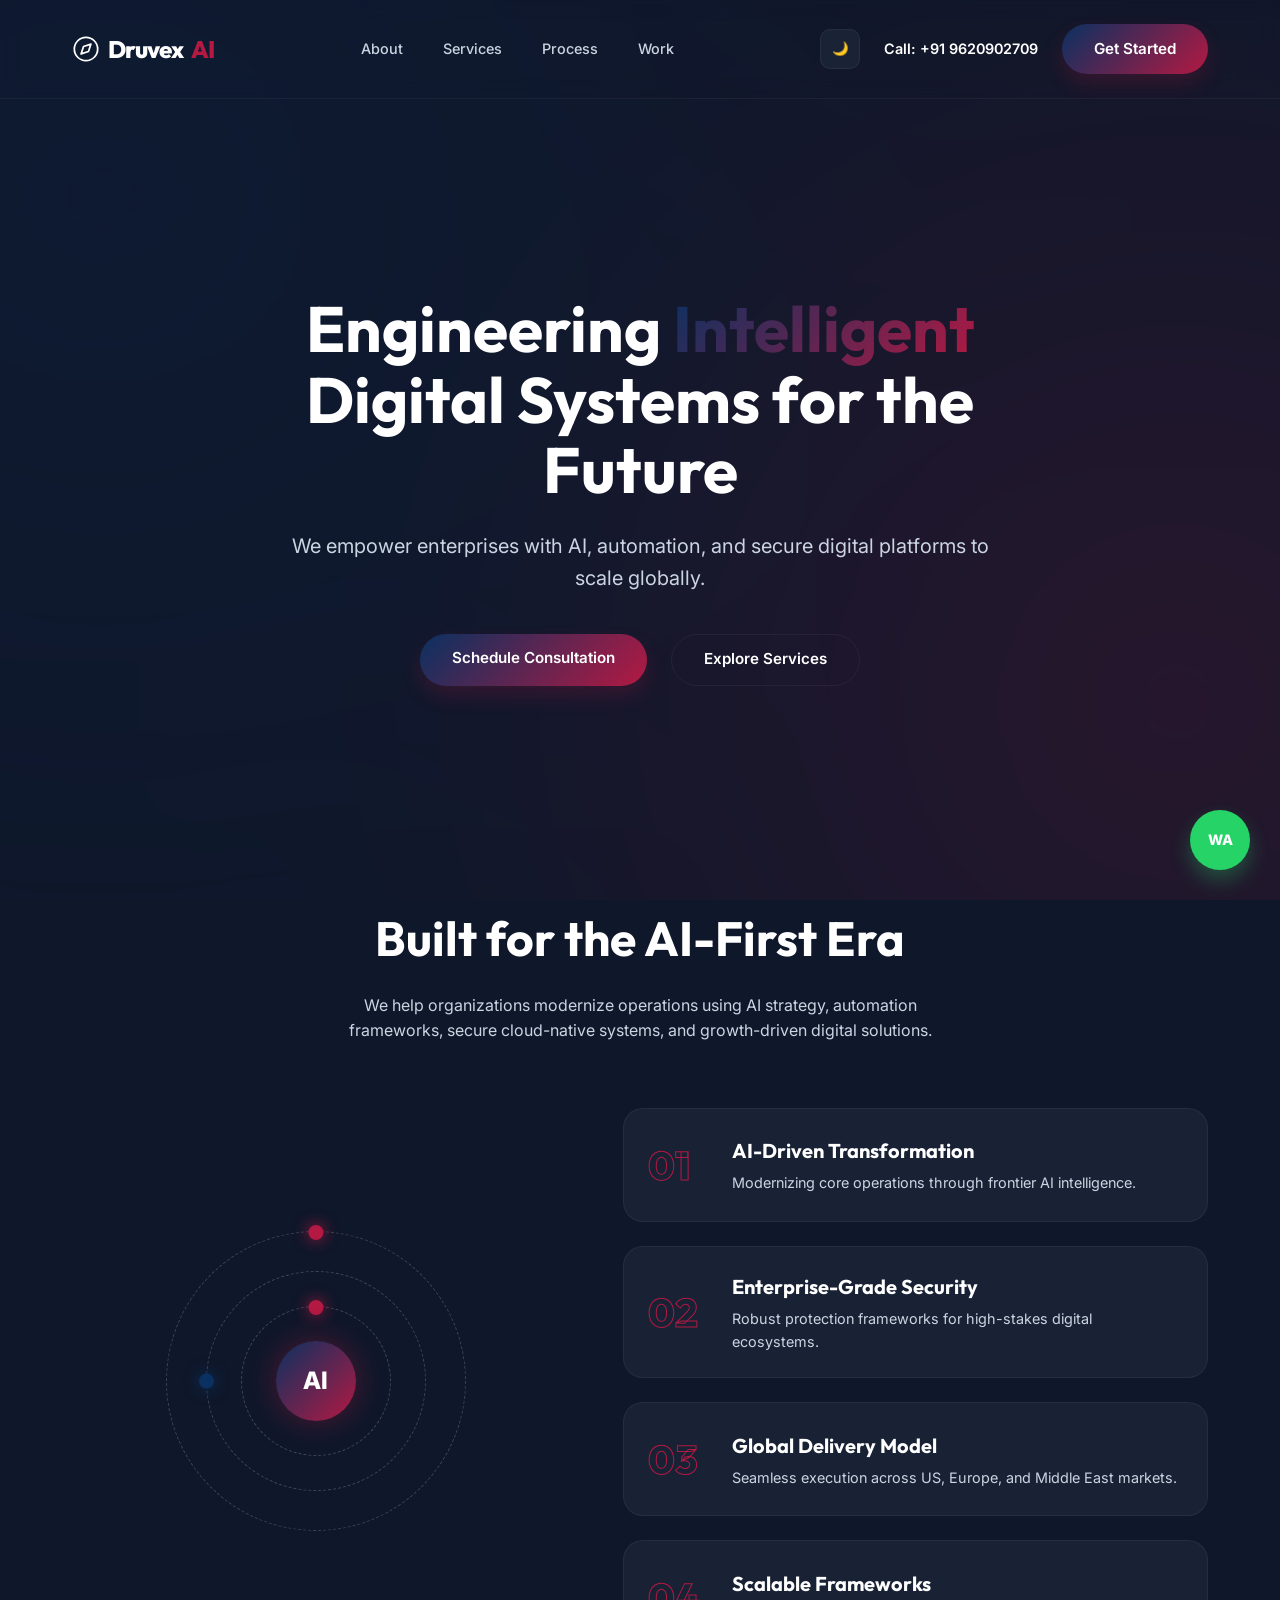
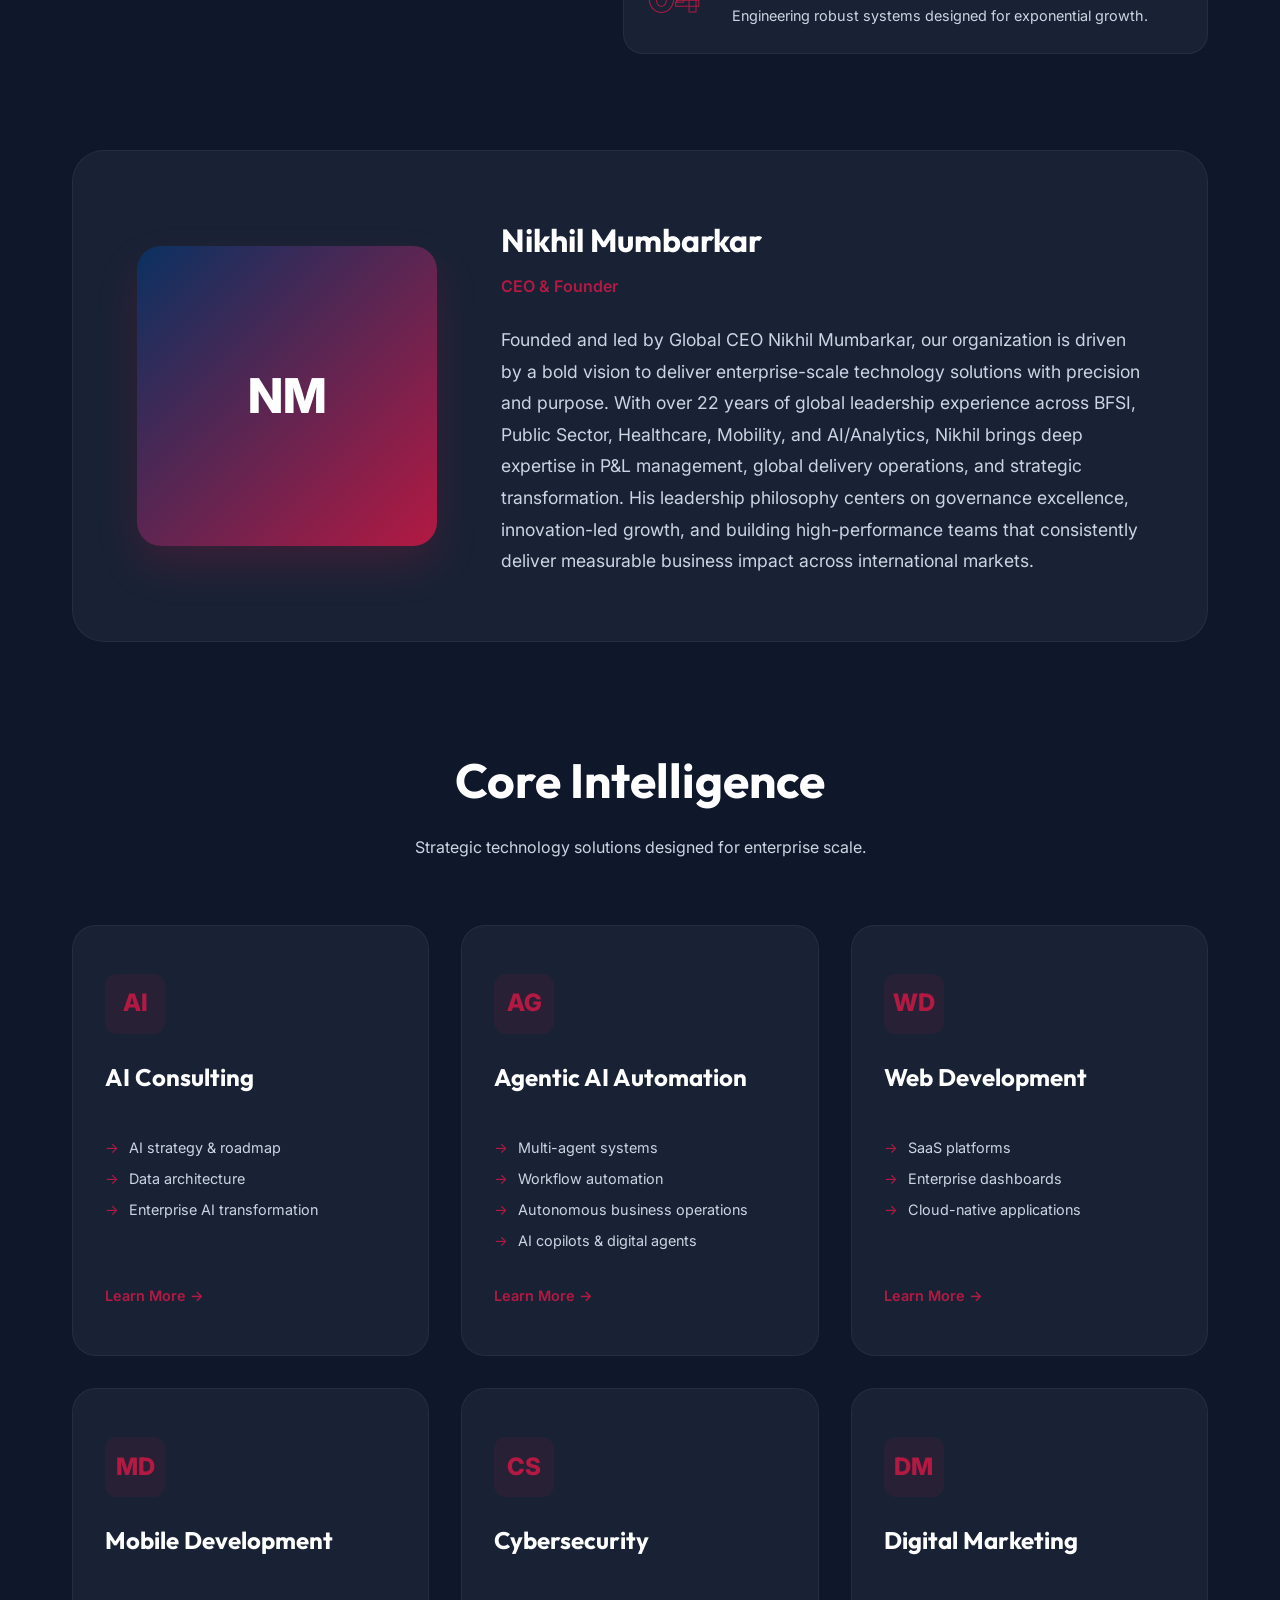
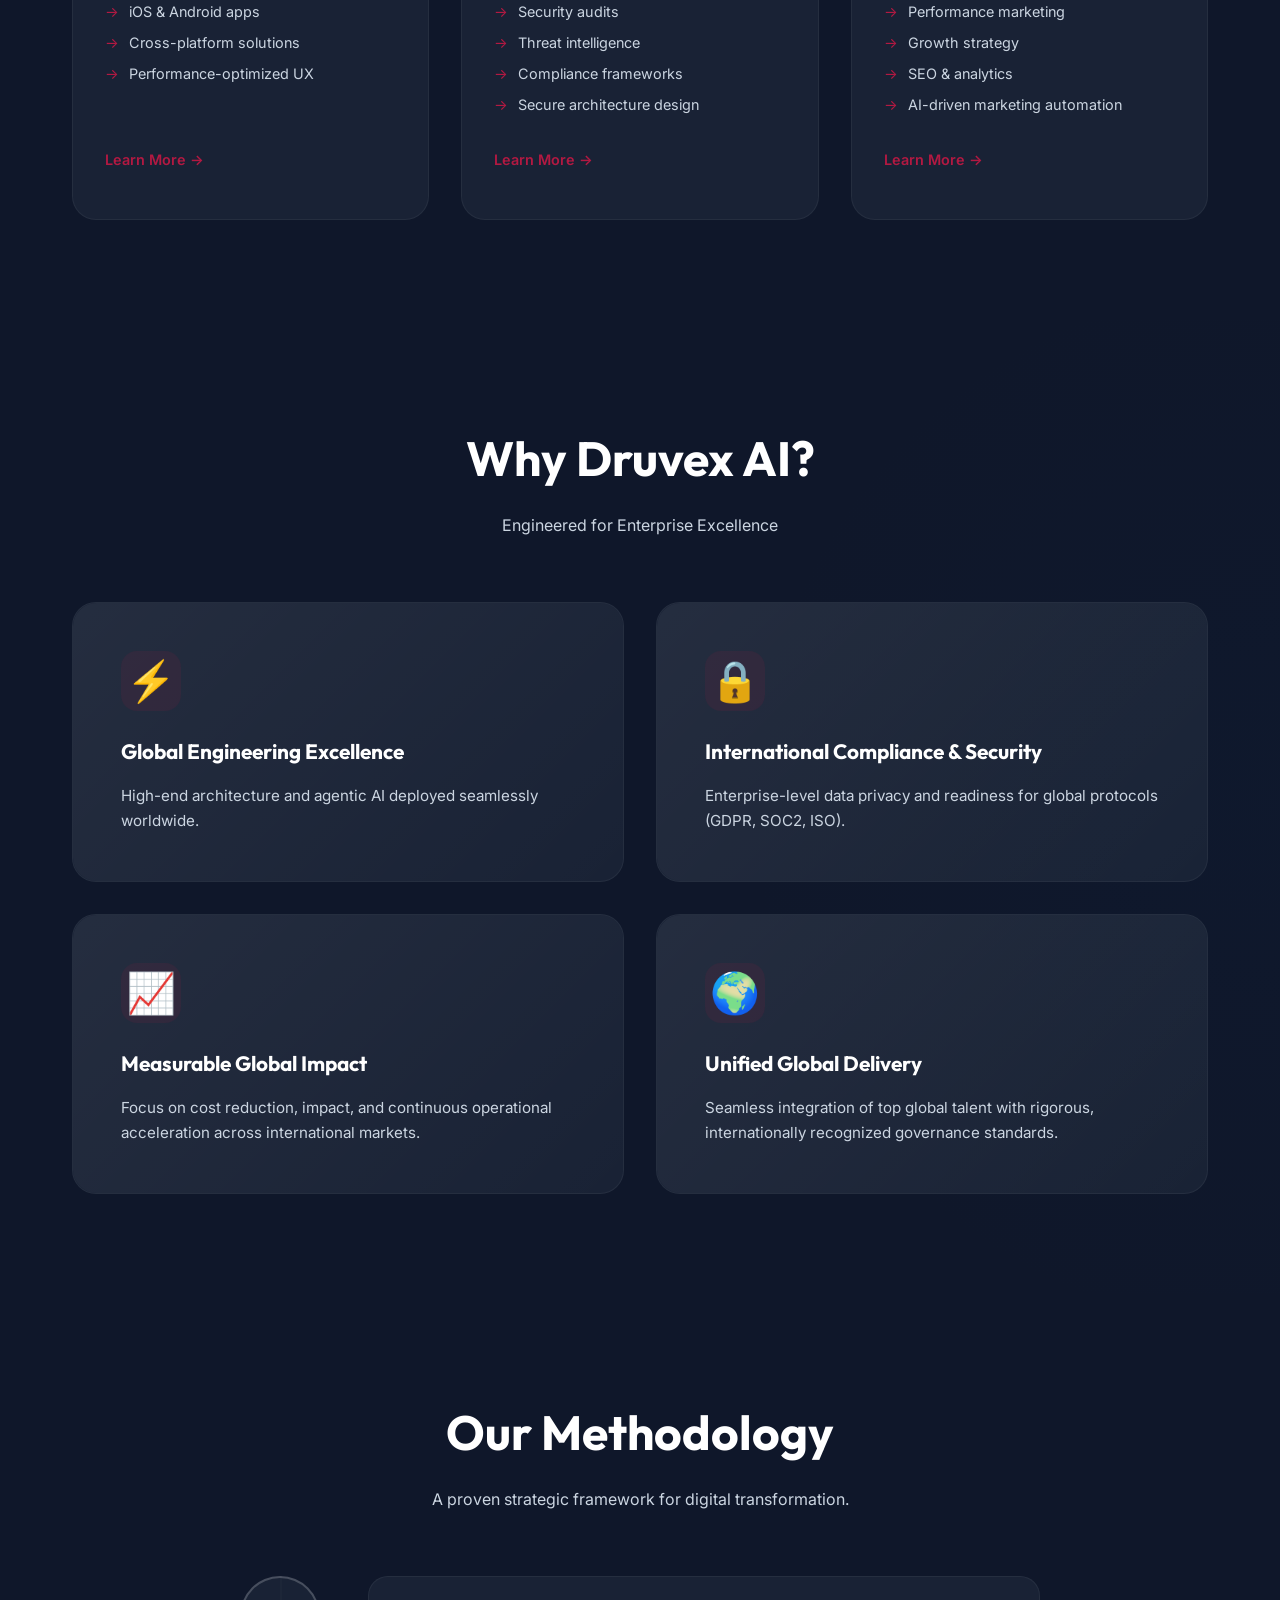
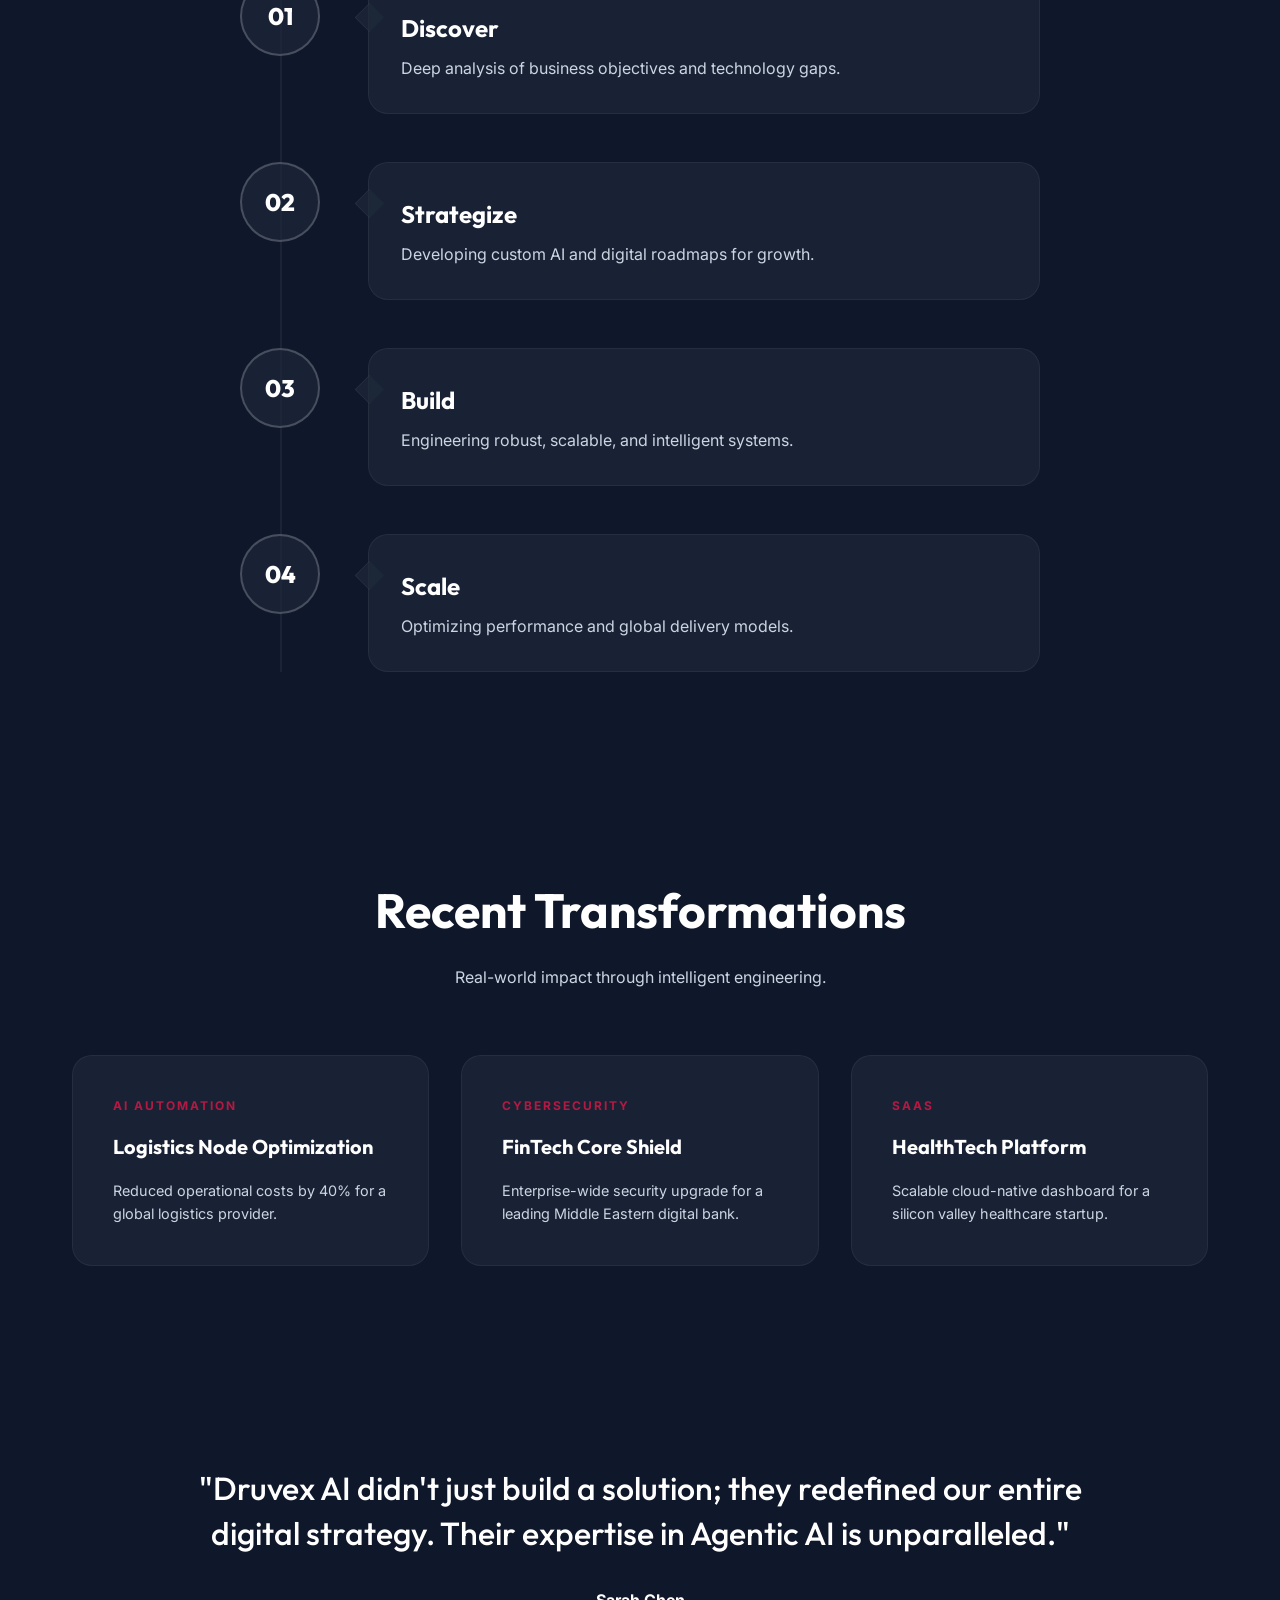
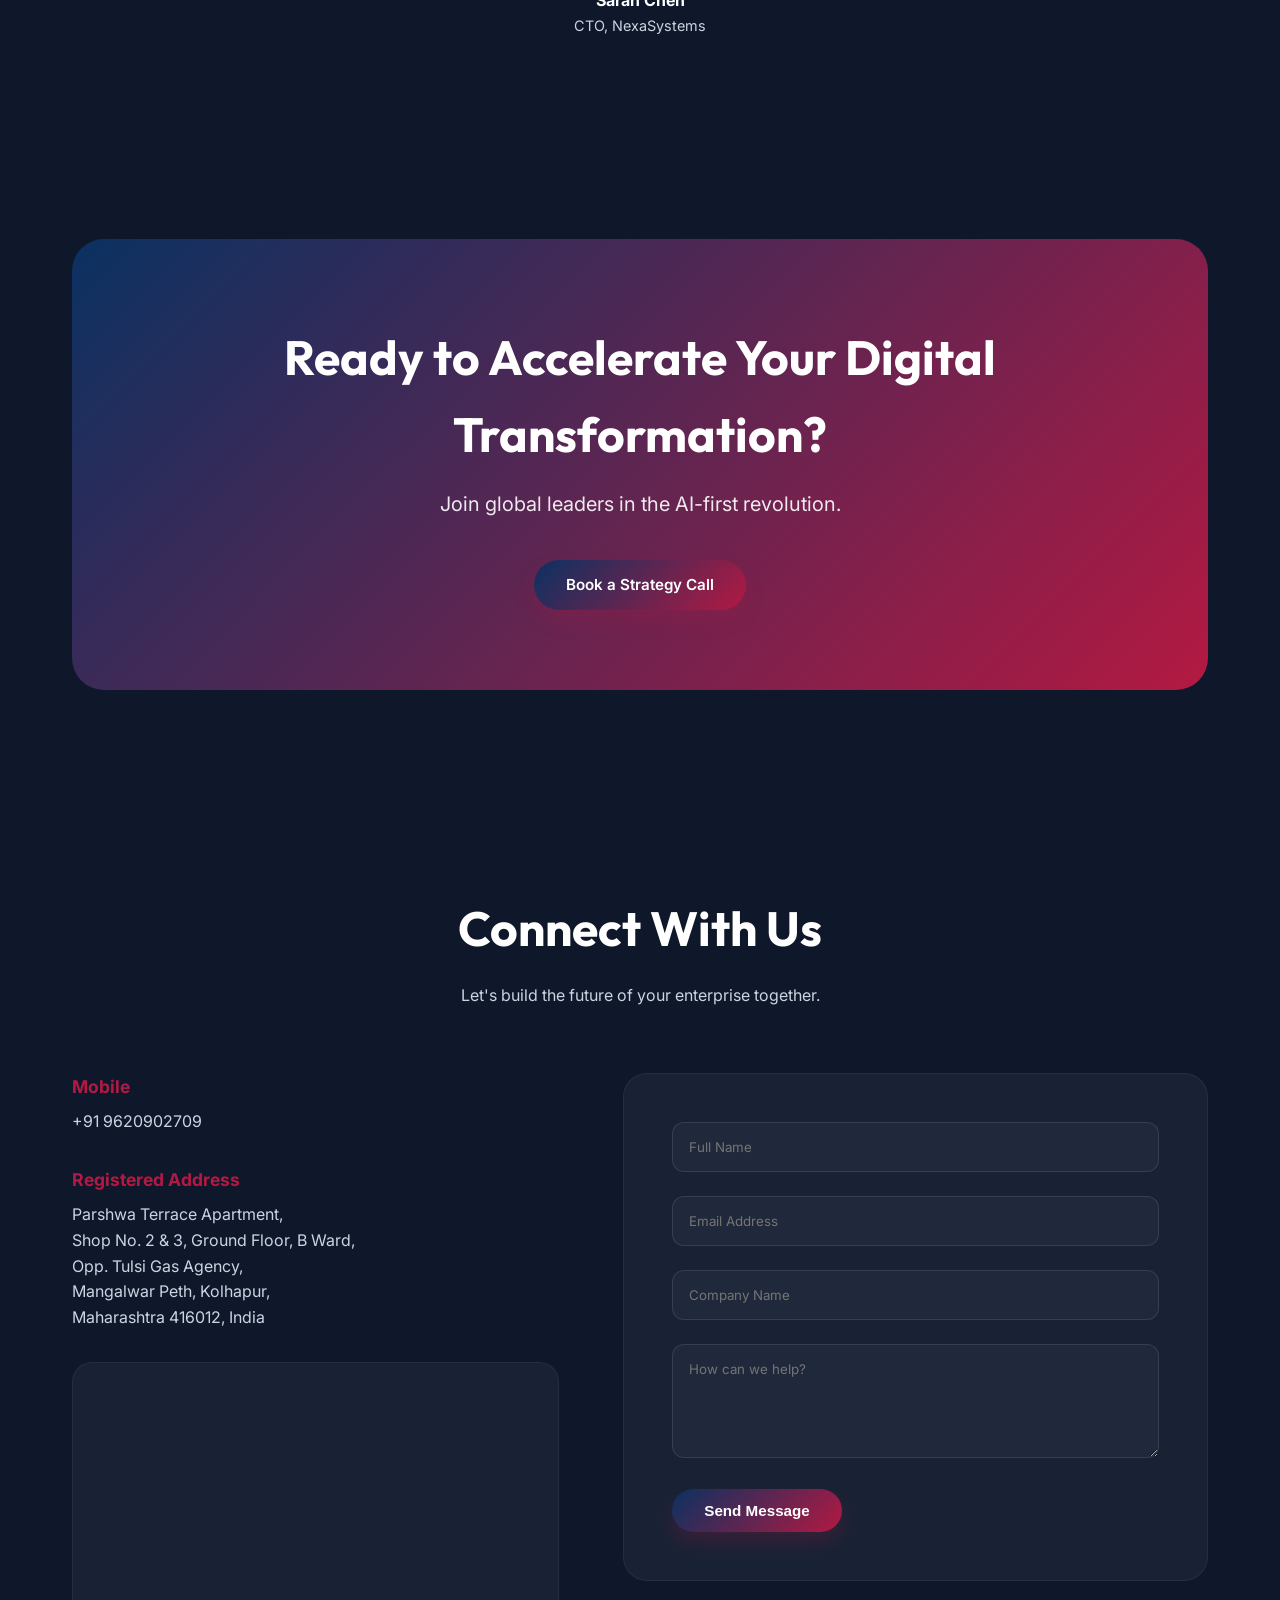
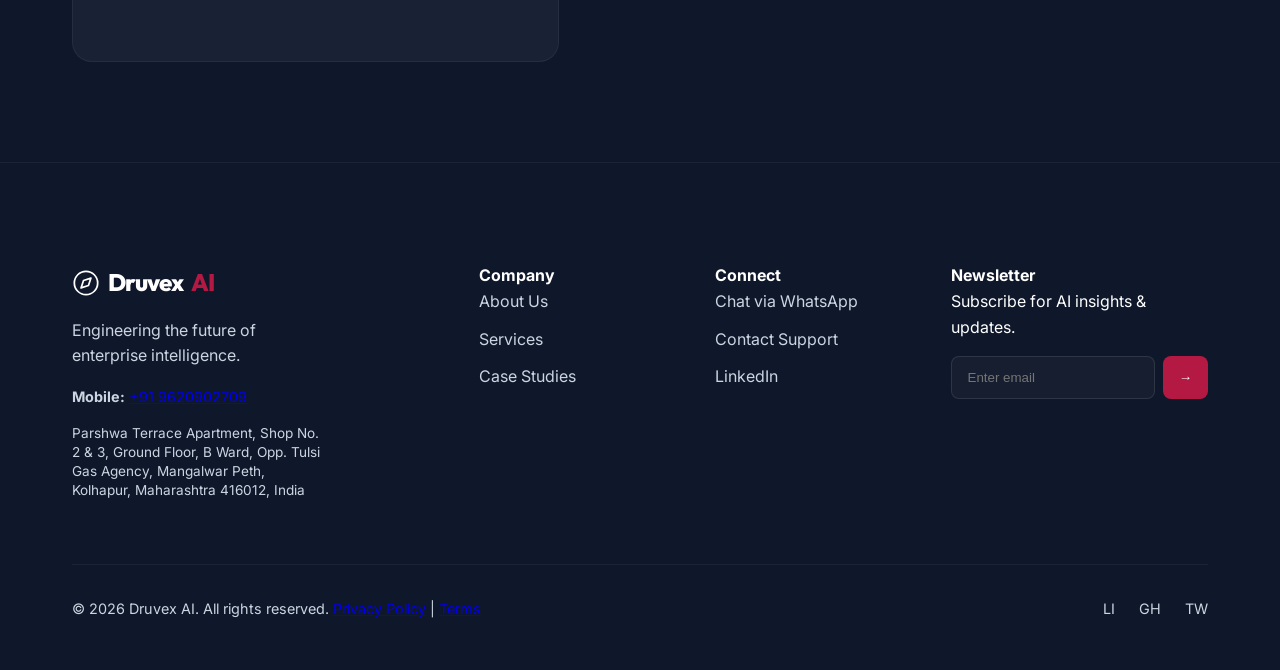
==== index.html @ 4710db2d "Add files via upload" ====
<!DOCTYPE html>
<html lang="en">

<head>
    <meta charset="UTF-8">
    <meta name="viewport" content="width=device-width, initial-scale=1.0">
    <title>Druvex AI | Engineering Intelligent Digital Systems</title>
    <meta name="description"
        content="Druvex AI helps enterprises leverage AI, automation, and secure digital platforms to scale globally. Expert AI Consulting, Agentic AI, and Digital Transformation.">

    <!-- Fonts -->
    <link rel="preconnect" href="https://fonts.googleapis.com">
    <link rel="preconnect" href="https://fonts.gstatic.com" crossorigin>
    <link
        href="https://fonts.googleapis.com/css2?family=Inter:wght@300;400;500;600;700&family=Outfit:wght@300;400;500;600;700;800&display=swap"
        rel="stylesheet">

    <!-- CSS -->
    <link rel="stylesheet" href="style.css">
</head>

<body class="dark-theme">
    <nav class="navbar">
        <div class="container">
            <div class="logo" style="display: flex; align-items: center; gap: 8px;">
                <svg xmlns="http://www.w3.org/2000/svg" width="28" height="28" viewBox="0 0 24 24" fill="none" stroke="currentColor" stroke-width="1.5" stroke-linecap="round" stroke-linejoin="round">
                    <circle cx="12" cy="12" r="10"></circle>
                    <polygon points="16.24 7.76 14.12 14.12 7.76 16.24 9.88 9.88 16.24 7.76"></polygon>
                </svg>
                Druvex<span>AI</span>
            </div>
            <ul class="nav-links">
                <li><a href="#about">About</a></li>
                <li><a href="#services">Services</a></li>
                <li><a href="#process">Process</a></li>
                <li><a href="#portfolio">Work</a></li>
            </ul>
            <div class="nav-contact">
                <button id="theme-toggle" class="theme-toggle" aria-label="Toggle Theme">
                    <span class="toggle-icon">🌙</span>
                </button>
                <a href="tel:+919620902709" class="btn-tel">Call: +91 9620902709</a>
                <a href="#contact" class="btn btn-primary nav-cta">Get Started</a>
            </div>
        </div>
    </nav>

    <main>
        <!-- Hero Section -->
        <section class="hero">
            <div class="hero-background">
                <div class="gradient-mesh"></div>
                <div class="neural-lines"></div>
            </div>
            <div class="container hero-content">
                <h1 class="reveal">Engineering <span>Intelligent</span> Digital Systems for the Future</h1>
                <p class="reveal-delay">We empower enterprises with AI, automation, and secure digital platforms to
                    scale globally.</p>
                <div class="hero-actions reveal-delay-long">
                    <a href="#contact" class="btn btn-primary">Schedule Consultation</a>
                    <a href="#services" class="btn btn-outline">Explore Services</a>
                </div>
            </div>
        </section>

        <!-- About Us -->
        <section id="about" class="about">
            <div class="container">
                <div class="section-header reveal">
                    <h2>Built for the AI-First Era</h2>
                    <p>We help organizations modernize operations using AI strategy, automation frameworks, secure
                        cloud-native systems, and growth-driven digital solutions.</p>
                </div>
                <div class="ai-era-layout">
                    <div class="era-visual reveal">
                        <div class="orbit-container">
                            <div class="orbit-center">AI</div>
                            <div class="orbit orbit-1">
                                <div class="orbit-node"></div>
                            </div>
                            <div class="orbit orbit-2">
                                <div class="orbit-node"></div>
                            </div>
                            <div class="orbit orbit-3">
                                <div class="orbit-node"></div>
                            </div>
                        </div>
                    </div>
                    <div class="era-features">
                        <div class="era-feature-card reveal-delay">
                            <div class="feature-number">01</div>
                            <div class="feature-text">
                                <h3>AI-Driven Transformation</h3>
                                <p>Modernizing core operations through frontier AI intelligence.</p>
                            </div>
                        </div>
                        <div class="era-feature-card reveal-delay">
                            <div class="feature-number">02</div>
                            <div class="feature-text">
                                <h3>Enterprise-Grade Security</h3>
                                <p>Robust protection frameworks for high-stakes digital ecosystems.</p>
                            </div>
                        </div>
                        <div class="era-feature-card reveal-delay">
                            <div class="feature-number">03</div>
                            <div class="feature-text">
                                <h3>Global Delivery Model</h3>
                                <p>Seamless execution across US, Europe, and Middle East markets.</p>
                            </div>
                        </div>
                        <div class="era-feature-card reveal-delay">
                            <div class="feature-number">04</div>
                            <div class="feature-text">
                                <h3>Scalable Frameworks</h3>
                                <p>Engineering robust systems designed for exponential growth.</p>
                            </div>
                        </div>
                    </div>
                </div>

                <!-- CEO Section -->
                <div class="ceo-section reveal">
                    <div class="ceo-image">
                        <div class="ceo-image-placeholder">NM</div>
                    </div>
                    <div class="ceo-content">
                        <h3>Nikhil Mumbarkar</h3>
                        <span class="ceo-title">CEO & Founder</span>
                        <p class="ceo-bio">
                            Founded and led by Global CEO Nikhil Mumbarkar, our organization is driven by a bold vision
                            to deliver enterprise-scale technology solutions with precision and purpose. With over 22
                            years of global leadership experience across BFSI, Public Sector, Healthcare, Mobility, and
                            AI/Analytics, Nikhil brings deep expertise in P&L management, global delivery operations,
                            and strategic transformation. His leadership philosophy centers on governance excellence,
                            innovation-led growth, and building high-performance teams that consistently deliver
                            measurable business impact across international markets.
                        </p>
                    </div>
                </div>
            </div>
        </section>

        <!-- Services Section -->
        <section id="services" class="services">
            <div class="container">
                <div class="section-header reveal">
                    <h2>Core Intelligence</h2>
                    <p>Strategic technology solutions designed for enterprise scale.</p>
                </div>
                <div class="services-grid">
                    <div class="service-card reveal">
                        <div class="service-icon">AI</div>
                        <h3>AI Consulting</h3>
                        <ul class="service-list">
                            <li>AI strategy & roadmap</li>
                            <li>Data architecture</li>
                            <li>Enterprise AI transformation</li>
                        </ul>
                        <a href="#contact" class="btn-text">Learn More →</a>
                    </div>
                    <div class="service-card reveal">
                        <div class="service-icon">AG</div>
                        <h3>Agentic AI Automation</h3>
                        <ul class="service-list">
                            <li>Multi-agent systems</li>
                            <li>Workflow automation</li>
                            <li>Autonomous business operations</li>
                            <li>AI copilots & digital agents</li>
                        </ul>
                        <a href="#contact" class="btn-text">Learn More →</a>
                    </div>
                    <div class="service-card reveal">
                        <div class="service-icon">WD</div>
                        <h3>Web Development</h3>
                        <ul class="service-list">
                            <li>SaaS platforms</li>
                            <li>Enterprise dashboards</li>
                            <li>Cloud-native applications</li>
                        </ul>
                        <a href="#contact" class="btn-text">Learn More →</a>
                    </div>
                    <div class="service-card reveal">
                        <div class="service-icon">MD</div>
                        <h3>Mobile Development</h3>
                        <ul class="service-list">
                            <li>iOS & Android apps</li>
                            <li>Cross-platform solutions</li>
                            <li>Performance-optimized UX</li>
                        </ul>
                        <a href="#contact" class="btn-text">Learn More →</a>
                    </div>
                    <div class="service-card reveal">
                        <div class="service-icon">CS</div>
                        <h3>Cybersecurity</h3>
                        <ul class="service-list">
                            <li>Security audits</li>
                            <li>Threat intelligence</li>
                            <li>Compliance frameworks</li>
                            <li>Secure architecture design</li>
                        </ul>
                        <a href="#contact" class="btn-text">Learn More →</a>
                    </div>
                    <div class="service-card reveal">
                        <div class="service-icon">DM</div>
                        <h3>Digital Marketing</h3>
                        <ul class="service-list">
                            <li>Performance marketing</li>
                            <li>Growth strategy</li>
                            <li>SEO & analytics</li>
                            <li>AI-driven marketing automation</li>
                        </ul>
                        <a href="#contact" class="btn-text">Learn More →</a>
                    </div>
                </div>
            </div>
        </section>

        <!-- Why Choose Us -->
        <section class="why-us">
            <div class="container">
                <div class="section-header reveal">
                    <h2>Why Druvex AI?</h2>
                    <p>Engineered for Enterprise Excellence</p>
                </div>
                <div class="bento-grid reveal">
                    <!-- Item 1 -->
                    <div class="bento-card">
                        <div class="bento-icon">⚡</div>
                        <h3>Global Engineering Excellence</h3>
                        <p>High-end architecture and agentic AI deployed seamlessly worldwide.</p>
                    </div>

                    <!-- Item 2 -->
                    <div class="bento-card">
                        <div class="bento-icon">🔒</div>
                        <h3>International Compliance & Security</h3>
                        <p>Enterprise-level data privacy and readiness for global protocols (GDPR, SOC2, ISO).</p>
                    </div>

                    <!-- Item 3 -->
                    <div class="bento-card">
                        <div class="bento-icon">📈</div>
                        <h3>Measurable Global Impact</h3>
                        <p>Focus on cost reduction, impact, and continuous operational acceleration across international markets.</p>
                    </div>

                    <!-- Item 4 -->
                    <div class="bento-card">
                        <div class="bento-icon">🌍</div>
                        <h3>Unified Global Delivery</h3>
                        <p>Seamless integration of top global talent with rigorous, internationally recognized governance standards.</p>
                    </div>
                </div>
            </div>
        </section>

        <!-- Process Section -->
        <section id="process" class="process">
            <div class="container">
                <div class="section-header reveal">
                    <h2>Our Methodology</h2>
                    <p>A proven strategic framework for digital transformation.</p>
                </div>
                <div class="timeline-container">
                    <div class="timeline-line"></div>
                    <div class="timeline-step reveal">
                        <div class="timeline-node">
                            <div class="node-num">01</div>
                        </div>
                        <div class="timeline-content">
                            <h3>Discover</h3>
                            <p>Deep analysis of business objectives and technology gaps.</p>
                        </div>
                    </div>
                    <div class="timeline-step reveal">
                        <div class="timeline-node">
                            <div class="node-num">02</div>
                        </div>
                        <div class="timeline-content">
                            <h3>Strategize</h3>
                            <p>Developing custom AI and digital roadmaps for growth.</p>
                        </div>
                    </div>
                    <div class="timeline-step reveal">
                        <div class="timeline-node">
                            <div class="node-num">03</div>
                        </div>
                        <div class="timeline-content">
                            <h3>Build</h3>
                            <p>Engineering robust, scalable, and intelligent systems.</p>
                        </div>
                    </div>
                    <div class="timeline-step reveal">
                        <div class="timeline-node">
                            <div class="node-num">04</div>
                        </div>
                        <div class="timeline-content">
                            <h3>Scale</h3>
                            <p>Optimizing performance and global delivery models.</p>
                        </div>
                    </div>
                </div>
            </div>
        </section>
        <!-- Case Studies / Portfolio -->
        <section id="portfolio" class="portfolio">
            <div class="container">
                <div class="section-header reveal">
                    <h2>Recent Transformations</h2>
                    <p>Real-world impact through intelligent engineering.</p>
                </div>
                <div class="portfolio-grid">
                    <div class="portfolio-card reveal">
                        <div class="portfolio-tag">AI Automation</div>
                        <h3>Logistics Node Optimization</h3>
                        <p>Reduced operational costs by 40% for a global logistics provider.</p>
                    </div>
                    <div class="portfolio-card reveal">
                        <div class="portfolio-tag">Cybersecurity</div>
                        <h3>FinTech Core Shield</h3>
                        <p>Enterprise-wide security upgrade for a leading Middle Eastern digital bank.</p>
                    </div>
                    <div class="portfolio-card reveal">
                        <div class="portfolio-tag">SaaS</div>
                        <h3>HealthTech Platform</h3>
                        <p>Scalable cloud-native dashboard for a silicon valley healthcare startup.</p>
                    </div>
                </div>
            </div>
        </section>

        <!-- Testimonials -->
        <section class="testimonials">
            <div class="container">
                <div class="testimonial-card reveal">
                    <p class="quote">"Druvex AI didn't just build a solution; they redefined our entire digital
                        strategy. Their expertise in Agentic AI is unparalleled."</p>
                    <div class="author">
                        <div class="author-info">
                            <strong>Sarah Chen</strong>
                            <span>CTO, NexaSystems</span>
                        </div>
                    </div>
                </div>
            </div>
        </section>

        <!-- CTA Section -->
        <section class="cta-banner">
            <div class="container reveal">
                <div class="cta-box">
                    <h2>Ready to Accelerate Your Digital Transformation?</h2>
                    <p>Join global leaders in the AI-first revolution.</p>
                    <a href="#contact" class="btn btn-primary">Book a Strategy Call</a>
                </div>
            </div>
        </section>

        <!-- Contact Section -->
        <section id="contact" class="contact">
            <div class="container">
                <div class="section-header reveal">
                    <h2>Connect With Us</h2>
                    <p>Let's build the future of your enterprise together.</p>
                </div>
                <div class="contact-grid">
                    <div class="contact-info reveal">
                        <div class="info-item">
                            <h4>Mobile</h4>
                            <p><a href="tel:+919620902709">+91 9620902709</a></p>
                        </div>
                        <div class="info-item">
                            <h4>Registered Address</h4>
                            <p>Parshwa Terrace Apartment,<br>
                                Shop No. 2 & 3, Ground Floor, B Ward,<br>
                                Opp. Tulsi Gas Agency,<br>
                                Mangalwar Peth, Kolhapur,<br>
                                Maharashtra 416012, India</p>
                        </div>
                        <div class="map-container reveal-delay">
                            <div class="map-placeholder">
                                <iframe
                                    src="https://www.google.com/maps/embed?pb=!1m18!1m12!1m3!1d3821.657597148593!2d74.2374!3d16.705!2m3!1f0!2f0!3f0!3m2!1i1024!2i768!4f13.1!3m3!1m2!1s0x0%3A0x0!2zMTbCsDQyJzE4LjAiTiA3NMKwMTQnMTQuNiJF!5e0!3m2!1sen!2sin!4v1676800000000!5m2!1sen!2sin"
                                    allowfullscreen="" loading="lazy"></iframe>
                            </div>
                        </div>
                    </div>
                    <div class="contact-form-container reveal-delay">
                        <form class="contact-form">
                            <div class="form-group">
                                <input type="text" placeholder="Full Name" required>
                            </div>
                            <div class="form-group">
                                <input type="email" placeholder="Email Address" required>
                            </div>
                            <div class="form-group">
                                <input type="text" placeholder="Company Name">
                            </div>
                            <div class="form-group">
                                <textarea placeholder="How can we help?" rows="5" required></textarea>
                            </div>
                            <button type="submit" class="btn btn-primary">Send Message</button>
                        </form>
                    </div>
                </div>
            </div>
        </section>
    </main>

    <footer class="footer">
        <div class="container">
            <div class="footer-grid">
                <div class="footer-brand">
                    <div class="logo" style="display: flex; align-items: center; gap: 8px;">
                        <svg xmlns="http://www.w3.org/2000/svg" width="28" height="28" viewBox="0 0 24 24" fill="none" stroke="currentColor" stroke-width="1.5" stroke-linecap="round" stroke-linejoin="round">
                            <circle cx="12" cy="12" r="10"></circle>
                            <polygon points="16.24 7.76 14.12 14.12 7.76 16.24 9.88 9.88 16.24 7.76"></polygon>
                        </svg>
                        Druvex<span>AI</span>
                    </div>
                    <p>Engineering the future of enterprise intelligence.</p>
                    <p class="footer-contact-detail"><strong>Mobile:</strong> <a href="tel:+919620902709">+91
                            9620902709</a></p>
                    <p class="footer-address">
                        Parshwa Terrace Apartment, Shop No. 2 & 3, Ground Floor, B Ward,
                        Opp. Tulsi Gas Agency, Mangalwar Peth, Kolhapur, Maharashtra 416012, India
                    </p>
                </div>
                <!-- ... other links remains roughly same ... -->
                <div class="footer-links">
                    <h4>Company</h4>
                    <ul>
                        <li><a href="#about">About Us</a></li>
                        <li><a href="#services">Services</a></li>
                        <li><a href="#portfolio">Case Studies</a></li>
                    </ul>
                </div>
                <div class="footer-links">
                    <h4>Connect</h4>
                    <ul>
                        <li><a href="https://wa.me/919620902709">Chat via WhatsApp</a></li>
                        <li><a href="#contact">Contact Support</a></li>
                        <li><a href="#">LinkedIn</a></li>
                    </ul>
                </div>
                <div class="footer-contact">
                    <h4>Newsletter</h4>
                    <p>Subscribe for AI insights & updates.</p>
                    <form class="newsletter-form">
                        <input type="email" placeholder="Enter email">
                        <button type="submit">→</button>
                    </form>
                </div>
            </div>
            <div class="footer-bottom">
                <p>&copy; 2026 Druvex AI. All rights reserved. <a href="#">Privacy Policy</a> | <a href="#">Terms</a>
                </p>
                <div class="socials">
                    <a href="#">LI</a>
                    <a href="#">GH</a>
                    <a href="#">TW</a>
                </div>
            </div>
        </div>
    </footer>

    <!-- WhatsApp Floating CTA -->
    <a href="https://wa.me/919620902709" class="whatsapp-float" target="_blank">
        <div class="whatsapp-icon">WA</div>
    </a>

    <script src="main.js"></script>
</body>

</html>
---- style.css ----
:root {
    --bg-dark: #0f172a;
    --bg-light: #f8fafc;
    --bg-card-dark: rgba(30, 41, 59, 0.7);
    --bg-card-light: rgba(255, 255, 255, 0.8);
    --primary: #B31942;
    --secondary: #0A3161;
    --text-main-dark: #ffffff;
    --text-main-light: #0f172a;
    --text-muted-dark: #cbd5e1;
    --text-muted-light: #475569;
    --gradient-primary: linear-gradient(135deg, #0A3161 0%, #B31942 100%);
    --font-outfit: 'Outfit', sans-serif;
    --font-inter: 'Inter', sans-serif;
    --transition: all 0.4s cubic-bezier(0.23, 1, 0.32, 1);

    /* Default theme tokens */
    --bg: var(--bg-dark);
    --bg-card: var(--bg-card-dark);
    --bg-card-hover: rgba(15, 18, 25, 0.9);
    --bg-input: rgba(255, 255, 255, 0.03);
    --bg-input-focus: rgba(255, 255, 255, 0.05);
    --text-main: var(--text-main-dark);
    --text-muted: var(--text-muted-dark);
    --text-faint: rgba(255, 255, 255, 0.1);
    --border-color: rgba(255, 255, 255, 0.05);
    --border-dashed: rgba(255, 255, 255, 0.2);
    --map-filter: invert(90%) hue-rotate(180deg) brightness(95%) contrast(90%);
}

[data-theme="light"] {
    --bg: var(--bg-light);
    --bg-card: var(--bg-card-light);
    --bg-card-hover: #ffffff;
    --bg-input: rgba(0, 0, 0, 0.03);
    --bg-input-focus: rgba(0, 0, 0, 0.05);
    --text-main: var(--text-main-light);
    --text-muted: var(--text-muted-light);
    --text-faint: rgba(0, 0, 0, 0.1);
    --border-color: rgba(0, 0, 0, 0.05);
    --border-dashed: rgba(0, 0, 0, 0.2);
    --map-filter: none;
}

* {
    margin: 0;
    padding: 0;
    box-sizing: border-box;
}

html {
    scroll-behavior: smooth;
}

body {
    background-color: var(--bg);
    color: var(--text-main);
    font-family: var(--font-inter);
    line-height: 1.6;
    overflow-x: hidden;
    transition: background-color 0.3s ease, color 0.3s ease;
}

.container {
    max-width: 1200px;
    margin: 0 auto;
    padding: 0 2rem;
}

/* Typography */
h1,
h2,
h3 {
    font-family: var(--font-outfit);
    font-weight: 700;
}

h1 {
    font-size: clamp(2.5rem, 5vw, 4.5rem);
    line-height: 1.1;
    margin-bottom: 1.5rem;
}

h1 span {
    background: var(--gradient-primary);
    -webkit-background-clip: text;
    background-clip: text;
    -webkit-text-fill-color: transparent;
}

/* Navbar Contact */
.nav-contact {
    display: flex;
    align-items: center;
    gap: 1.5rem;
}

.btn-tel {
    color: var(--text-main);
    text-decoration: none;
    font-size: 0.9rem;
    font-weight: 600;
}

/* Theme Toggle */
.theme-toggle {
    background: var(--bg-card);
    border: 1px solid var(--border-color);
    width: 40px;
    height: 40px;
    border-radius: 10px;
    display: flex;
    align-items: center;
    justify-content: center;
    cursor: pointer;
    color: var(--text-main);
    transition: var(--transition);
}

.theme-toggle:hover {
    border-color: var(--primary);
    transform: translateY(-2px);
}

.navbar {
    position: fixed;
    top: 0;
    width: 100%;
    padding: 1.5rem 0;
    z-index: 1000;
    backdrop-filter: blur(10px);
    border-bottom: 1px solid var(--border-color);
    transition: padding 0.3s ease, background-color 0.3s ease;
}

.navbar.scrolled {
    background-color: var(--bg-card);
    padding: 1rem 0;
}

.navbar .container {
    display: flex;
    justify-content: space-between;
    align-items: center;
}

.logo {
    font-family: var(--font-outfit);
    font-size: 1.5rem;
    font-weight: 800;
    letter-spacing: -1px;
}

.logo span {
    color: var(--primary);
}

.nav-links {
    display: flex;
    list-style: none;
    gap: 2.5rem;
}

.nav-links a {
    text-decoration: none;
    color: var(--text-muted);
    font-size: 0.9rem;
    font-weight: 500;
    transition: var(--transition);
}

.nav-links a:hover {
    color: var(--primary);
}

/* Buttons */
.btn {
    display: inline-block;
    padding: 0.8rem 2rem;
    border-radius: 50px;
    text-decoration: none;
    font-weight: 600;
    font-size: 0.95rem;
    transition: var(--transition);
    cursor: pointer;
}

.btn-primary {
    background: var(--gradient-primary);
    color: white;
    border: none;
    box-shadow: 0 10px 20px rgba(179, 25, 66, 0.2);
}

.btn-primary:hover {
    transform: translateY(-3px);
    box-shadow: 0 15px 30px rgba(179, 25, 66, 0.3);
}

.btn-outline {
    border: 1px solid var(--border-color);
    color: var(--text-main);
}

.btn-outline:hover {
    background: rgba(179, 25, 66, 0.05);
    border-color: var(--primary);
}

/* Hero Section */
.hero {
    height: 100vh;
    display: flex;
    align-items: center;
    position: relative;
    padding-top: 80px;
    overflow: hidden;
}

.hero-background {
    position: absolute;
    top: 0;
    left: 0;
    width: 100%;
    height: 100%;
    z-index: -1;
}

.gradient-mesh {
    position: absolute;
    width: 140%;
    height: 140%;
    top: -20%;
    left: -20%;
    background: radial-gradient(circle at 20% 30%, rgba(10, 49, 97, 0.15) 0%, transparent 50%),
        radial-gradient(circle at 80% 70%, rgba(179, 25, 66, 0.15) 0%, transparent 50%);
    filter: blur(80px);
    animation: meshRotate 20s linear infinite;
}

@keyframes meshRotate {
    0% {
        transform: rotate(0deg);
    }

    100% {
        transform: rotate(360deg);
    }
}

.hero-content {
    max-width: 800px;
    text-align: center;
    margin: 0 auto;
}

.hero p {
    font-size: 1.25rem;
    color: var(--text-muted);
    margin-bottom: 2.5rem;
}

.hero-actions {
    display: flex;
    gap: 1.5rem;
    justify-content: center;
}

/* Services Grid */
.services {
    padding: 100px 0;
}

.services-grid {
    display: grid;
    grid-template-columns: repeat(auto-fit, minmax(320px, 1fr));
    gap: 2rem;
}

.service-card {
    background: var(--bg-card);
    padding: 3rem 2rem;
    border-radius: 24px;
    border: 1px solid var(--border-color);
    transition: var(--transition);
    position: relative;
    overflow: hidden;
    display: flex;
    flex-direction: column;
}

.service-card:hover {
    transform: translateY(-10px);
    border-color: rgba(179, 25, 66, 0.3);
    background: var(--bg-card-hover);
}

.service-icon {
    font-size: 1.5rem;
    font-weight: 800;
    color: var(--primary);
    margin-bottom: 1.5rem;
    width: 60px;
    height: 60px;
    display: flex;
    align-items: center;
    justify-content: center;
    background: rgba(179, 25, 66, 0.1);
    border-radius: 12px;
}

.service-card h3 {
    font-size: 1.5rem;
    margin-bottom: 1rem;
}

.service-list {
    list-style: none;
    margin: 1.5rem 0;
    flex-grow: 1;
}

.service-list li {
    font-size: 0.9rem;
    color: var(--text-muted);
    margin-bottom: 0.5rem;
    padding-left: 1.5rem;
    position: relative;
}

.service-list li::before {
    content: "→";
    position: absolute;
    left: 0;
    color: var(--primary);
}

.btn-text {
    color: var(--primary);
    text-decoration: none;
    font-weight: 600;
    font-size: 0.9rem;
    transition: var(--transition);
}

.btn-text:hover {
    letter-spacing: 1px;
}

/* Why Choose Us */
.why-us {
    padding: 100px 0;
    background: radial-gradient(circle at 100% 50%, rgba(10, 49, 97, 0.05), transparent 40%);
}

.bento-grid {
    display: grid;
    grid-template-columns: repeat(2, 1fr);
    grid-gap: 2rem;
    margin-top: 3rem;
}

.bento-card {
    background: var(--bg-card);
    border: 1px solid var(--border-color);
    border-radius: 24px;
    padding: 3rem;
    display: flex;
    flex-direction: column;
    justify-content: flex-start;
    transition: var(--transition);
    overflow: hidden;
    position: relative;
    z-index: 1;
}

.bento-card::before {
    content: '';
    position: absolute;
    top: 0; left: 0; right: 0; bottom: 0;
    background: linear-gradient(135deg, rgba(255,255,255,0.05) 0%, rgba(255,255,255,0) 100%);
    z-index: -1;
    border-radius: inherit;
}

.bento-card::after {
    content: '';
    position: absolute;
    inset: -2px;
    background: var(--gradient-primary);
    z-index: -2;
    opacity: 0;
    transition: var(--transition);
    border-radius: inherit;
    filter: blur(15px);
}

.bento-card:hover {
    border-color: rgba(179, 25, 66, 0.5);
    transform: translateY(-8px) scale(1.02);
    box-shadow: 0 20px 40px rgba(0, 0, 0, 0.2);
    background: var(--bg-card-hover);
}

.bento-card:hover::after {
    opacity: 0.3;
}

.bento-icon {
    font-size: 2.5rem;
    margin-bottom: 1.5rem;
    background: rgba(179, 25, 66, 0.1);
    width: 60px;
    height: 60px;
    display: flex;
    align-items: center;
    justify-content: center;
    border-radius: 16px;
    color: var(--primary);
}

[data-theme="light"] .bento-icon {
    background: rgba(179, 25, 66, 0.05); /* Slight adjustment for light mode visibility */
}

.bento-card h3 {
    font-size: 1.3rem;
    margin-bottom: 1rem;
    color: var(--text-main);
}

.bento-card p {
    color: var(--text-muted);
    font-size: 0.95rem;
}

/* Responsive Bento Grid */
@media (max-width: 600px) {
    .bento-grid {
        grid-template-columns: 1fr;
    }
}

/* Process Section */
.process {
    padding: 100px 0;
}

/* Process Timeline */
.timeline-container {
    max-width: 800px;
    margin: 0 auto;
    position: relative;
}

.timeline-line {
    position: absolute;
    left: 40px;
    top: 0;
    bottom: 0;
    width: 2px;
    background: var(--border-color);
    z-index: 1;
}

.timeline-step {
    display: flex;
    gap: 3rem;
    margin-bottom: 3rem;
    position: relative;
    z-index: 2;
}

.timeline-step:last-child {
    margin-bottom: 0;
}

.timeline-node {
    width: 80px;
    height: 80px;
    background: var(--bg-card);
    border: 2px solid var(--border-dashed);
    border-radius: 50%;
    display: flex;
    align-items: center;
    justify-content: center;
    flex-shrink: 0;
    transition: var(--transition);
    position: relative;
}

.timeline-node::before {
    content: '';
    position: absolute;
    inset: -5px;
    border-radius: 50%;
    background: var(--gradient-primary);
    opacity: 0;
    z-index: -1;
    transition: var(--transition);
}

.node-num {
    font-family: var(--font-outfit);
    font-size: 1.5rem;
    font-weight: 800;
    color: var(--text-main);
}

.timeline-content {
    background: var(--bg-card);
    padding: 2rem;
    border-radius: 20px;
    border: 1px solid var(--border-color);
    flex-grow: 1;
    transition: var(--transition);
    position: relative;
}

.timeline-content::before {
    content: '';
    position: absolute;
    left: -10px;
    top: 30px;
    width: 20px;
    height: 20px;
    background: var(--bg-card);
    border-left: 1px solid var(--border-color);
    border-bottom: 1px solid var(--border-color);
    transform: rotate(45deg);
    transition: var(--transition);
}

.timeline-step:hover .timeline-node {
    border-color: transparent;
    transform: scale(1.1);
}

.timeline-step:hover .timeline-node::before {
    opacity: 1;
}

.timeline-step:hover .node-num {
    color: white;
}

.timeline-step:hover .timeline-content {
    transform: translateX(10px);
    border-color: var(--primary);
    background: var(--bg-input);
}

.timeline-step:hover .timeline-content::before {
    background: var(--bg-input);
    border-color: var(--primary);
}

.timeline-content h3 {
    margin-bottom: 0.5rem;
    font-size: 1.5rem;
    color: var(--text-main);
}

.timeline-content p {
    color: var(--text-muted);
    font-size: 1rem;
}

@media (max-width: 768px) {
    .timeline-line {
        left: 30px;
    }
    
    .timeline-step {
        gap: 1.5rem;
    }
    
    .timeline-node {
        width: 60px;
        height: 60px;
    }
    
    .timeline-content::before {
        display: none;
    }
}

/* Portfolio */
.portfolio {
    padding: 100px 0;
}

.portfolio-grid {
    display: grid;
    grid-template-columns: repeat(auto-fit, minmax(300px, 1fr));
    gap: 2rem;
}

.portfolio-card {
    background: var(--bg-card);
    padding: 2.5rem;
    border-radius: 20px;
    border: 1px solid var(--border-color);
}

.portfolio-tag {
    color: var(--primary);
    font-size: 0.75rem;
    font-weight: 700;
    text-transform: uppercase;
    letter-spacing: 2px;
    margin-bottom: 1rem;
}

.portfolio-card h3 {
    font-size: 1.25rem;
    margin-bottom: 1rem;
}

.portfolio-card p {
    color: var(--text-muted);
    font-size: 0.9rem;
}

/* Testimonials */
.testimonials {
    padding: 100px 0;
    text-align: center;
}

.quote {
    font-size: 2rem;
    font-family: var(--font-outfit);
    font-weight: 500;
    max-width: 900px;
    margin: 0 auto 2rem;
    line-height: 1.4;
}

.author-info strong {
    display: block;
    color: var(--text-main);
}

.author-info span {
    color: var(--text-muted);
    font-size: 0.9rem;
}

/* CTA */
.cta-banner {
    padding: 100px 0;
}

.cta-box {
    background: var(--gradient-primary);
    padding: 5rem 2rem;
    border-radius: 32px;
    text-align: center;
    color: white;
}

.cta-box h2 {
    font-size: clamp(2rem, 4vw, 3rem);
    margin-bottom: 1rem;
}

.cta-box p {
    font-size: 1.25rem;
    margin-bottom: 2.5rem;
    opacity: 0.9;
}

/* Contact Section */
.contact {
    padding: 100px 0;
}

.contact-grid {
    display: grid;
    grid-template-columns: 1fr 1.2fr;
    gap: 4rem;
}

.info-item {
    margin-bottom: 2rem;
}

.info-item h4 {
    color: var(--primary);
    margin-bottom: 0.5rem;
    font-size: 1.1rem;
}

.info-item p,
.info-item a {
    color: var(--text-muted);
    text-decoration: none;
    line-height: 1.6;
}

.map-container {
    height: 300px;
    background: var(--bg-card);
    border-radius: 20px;
    border: 1px solid var(--border-color);
    display: flex;
    align-items: center;
    justify-content: center;
    overflow: hidden;
    margin-top: 2rem;
}

.map-placeholder iframe {
    width: 100%;
    height: 100%;
    border: 0;
    filter: var(--map-filter);
}

/* Contact Form */
.contact-form {
    background: var(--bg-card);
    padding: 3rem;
    border-radius: 24px;
    border: 1px solid var(--border-color);
}

.form-group {
    margin-bottom: 1.5rem;
}

.contact-form input,
.contact-form textarea {
    width: 100%;
    background: var(--bg-input);
    border: 1px solid var(--text-faint);
    padding: 1rem;
    border-radius: 12px;
    color: var(--text-main);
    font-family: var(--font-inter);
    transition: var(--transition);
}

.contact-form input:focus,
.contact-form textarea:focus {
    outline: none;
    border-color: var(--primary);
    background: var(--bg-input-focus);
}

/* Footer */
.footer {
    padding: 100px 0 50px;
    border-top: 1px solid var(--border-color);
}

.footer-grid {
    display: grid;
    grid-template-columns: 2fr 1fr 1fr 1.5fr;
    gap: 4rem;
    margin-bottom: 4rem;
}

.footer-brand p {
    color: var(--text-muted);
    margin-top: 1rem;
    max-width: 250px;
}

.footer-contact-detail {
    margin-top: 1.5rem;
    font-size: 0.9rem;
}

.footer-address {
    font-size: 0.85rem;
    color: var(--text-muted);
    margin-top: 0.5rem;
    line-height: 1.4;
}

/* CEO Section */
.ceo-section {
    margin-top: 6rem;
    background: var(--bg-card);
    padding: 4rem;
    border-radius: 32px;
    border: 1px solid var(--border-color);
    display: grid;
    grid-template-columns: 300px 1fr;
    gap: 4rem;
    align-items: center;
}

.ceo-image-placeholder {
    width: 100%;
    aspect-ratio: 1;
    background: var(--gradient-primary);
    border-radius: 24px;
    display: flex;
    align-items: center;
    justify-content: center;
    font-size: 3rem;
    font-weight: 800;
    color: white;
    box-shadow: 0 20px 40px rgba(179, 25, 66, 0.2);
}

.ceo-content h3 {
    font-size: 2rem;
    margin-bottom: 0.5rem;
}

.ceo-title {
    color: var(--primary);
    font-weight: 600;
    display: block;
    margin-bottom: 1.5rem;
}

.ceo-bio {
    color: var(--text-muted);
    font-size: 1.1rem;
    line-height: 1.8;
}

@media (max-width: 992px) {
    .ceo-section {
        grid-template-columns: 1fr;
        padding: 2rem;
        gap: 2rem;
        text-align: center;
    }

    .ceo-image-placeholder {
        width: 200px;
        margin: 0 auto;
    }
}

.footer-links ul {
    list-style: none;
}

.footer-links li {
    margin-bottom: 0.75rem;
}

.footer-links a {
    color: var(--text-muted);
    text-decoration: none;
    transition: var(--transition);
}

.footer-links a:hover {
    color: var(--primary);
}

.newsletter-form {
    display: flex;
    gap: 0.5rem;
    margin-top: 1rem;
}

.newsletter-form input {
    background: var(--bg-input);
    border: 1px solid var(--text-faint);
    padding: 0.8rem 1rem;
    border-radius: 8px;
    color: var(--text-main);
    flex-grow: 1;
}

.newsletter-form button {
    background: var(--primary);
    border: none;
    width: 45px;
    border-radius: 8px;
    color: white;
    font-weight: 700;
    cursor: pointer;
}

.footer-bottom {
    padding-top: 2rem;
    border-top: 1px solid var(--border-color);
    display: flex;
    justify-content: space-between;
    align-items: center;
    color: var(--text-muted);
    font-size: 0.9rem;
}

.socials {
    display: flex;
    gap: 1.5rem;
}

.socials a {
    color: var(--text-muted);
    text-decoration: none;
    transition: var(--transition);
}

.socials a:hover {
    color: var(--primary);
}

/* WhatsApp Float */
.whatsapp-float {
    position: fixed;
    bottom: 30px;
    right: 30px;
    width: 60px;
    height: 60px;
    background: #25d366;
    border-radius: 50%;
    display: flex;
    align-items: center;
    justify-content: center;
    color: white;
    text-decoration: none;
    font-weight: 800;
    font-size: 0.9rem;
    box-shadow: 0 10px 20px rgba(37, 211, 102, 0.3);
    z-index: 1000;
    transition: var(--transition);
}

.whatsapp-float:hover {
    transform: scale(1.1);
}

/* Animations */
.reveal {
    opacity: 0;
    transform: translateY(30px);
    transition: all 0.8s cubic-bezier(0.23, 1, 0.32, 1);
}

.reveal.active {
    opacity: 1;
    transform: translateY(0);
}

.reveal-delay {
    transition-delay: 0.2s;
}

.reveal-delay-long {
    transition-delay: 0.4s;
}

/* Section Header */
.section-header {
    text-align: center;
    margin-bottom: 4rem;
}

.section-header h2 {
    font-size: 3rem;
    margin-bottom: 1rem;
}

.section-header p {
    color: var(--text-muted);
    max-width: 600px;
    margin: 0 auto;
}

@media (max-width: 992px) {
    .footer-grid {
        grid-template-columns: 1fr 1fr;
    }

    .contact-grid {
        grid-template-columns: 1fr;
    }

    .nav-contact .btn-tel {
        display: none;
    }
}

@media (max-width: 768px) {
    .why-grid {
        grid-template-columns: 1fr;
    }

    .nav-links {
        display: none;
    }

    .section-header h2 {
        font-size: 2.2rem;
    }
}

@media (max-width: 576px) {
    .footer-grid {
        grid-template-columns: 1fr;
    }
}

/* AI Era Layout */
.ai-era-layout {
    display: grid;
    grid-template-columns: 1fr 1.2fr;
    gap: 4rem;
    align-items: center;
    margin-top: 3rem;
}

@media (max-width: 992px) {
    .ai-era-layout {
        grid-template-columns: 1fr;
    }
}

/* Orbit Visual */
.era-visual {
    display: flex;
    justify-content: center;
    align-items: center;
    min-height: 400px;
}

.orbit-container {
    position: relative;
    width: 300px;
    height: 300px;
    display: flex;
    justify-content: center;
    align-items: center;
}

.orbit-center {
    width: 80px;
    height: 80px;
    background: var(--gradient-primary);
    border-radius: 50%;
    display: flex;
    justify-content: center;
    align-items: center;
    color: white;
    font-size: 1.5rem;
    font-weight: 800;
    box-shadow: 0 0 30px rgba(179, 25, 66, 0.4);
    z-index: 10;
}

.orbit {
    position: absolute;
    top: 50%;
    left: 50%;
    transform: translate(-50%, -50%);
    border: 1px dashed var(--border-dashed);
    border-radius: 50%;
    animation: spin linear infinite;
}

.orbit-1 {
    width: 150px;
    height: 150px;
    animation-duration: 8s;
}

.orbit-2 {
    width: 220px;
    height: 220px;
    animation-duration: 12s;
    animation-direction: reverse;
}

.orbit-3 {
    width: 300px;
    height: 300px;
    animation-duration: 16s;
}

.orbit-node {
    width: 15px;
    height: 15px;
    background: var(--primary);
    border-radius: 50%;
    position: absolute;
    top: -7.5px;
    left: 50%;
    transform: translateX(-50%);
    box-shadow: 0 0 15px var(--primary);
}

.orbit-2 .orbit-node {
    background: var(--secondary);
    box-shadow: 0 0 15px var(--secondary);
    top: 50%;
    left: -7.5px;
    transform: translateY(-50%);
}

@keyframes spin {
    0% { transform: translate(-50%, -50%) rotate(0deg); }
    100% { transform: translate(-50%, -50%) rotate(360deg); }
}

/* Feature Stack */
.era-features {
    display: flex;
    flex-direction: column;
    gap: 1.5rem;
}

.era-feature-card {
    display: flex;
    gap: 1.5rem;
    background: var(--bg-card);
    padding: 1.5rem;
    border-radius: 20px;
    border: 1px solid var(--border-color);
    transition: var(--transition);
    align-items: center;
}

.era-feature-card:hover {
    transform: translateX(10px);
    border-color: var(--primary);
    background: var(--bg-input);
}

.feature-number {
    font-size: 2.5rem;
    font-family: var(--font-outfit);
    font-weight: 800;
    color: transparent;
    -webkit-text-stroke: 1px var(--primary);
    min-width: 60px;
}

.feature-text h3 {
    font-size: 1.25rem;
    margin-bottom: 0.25rem;
}

.feature-text p {
    font-size: 0.9rem;
    color: var(--text-muted);
}
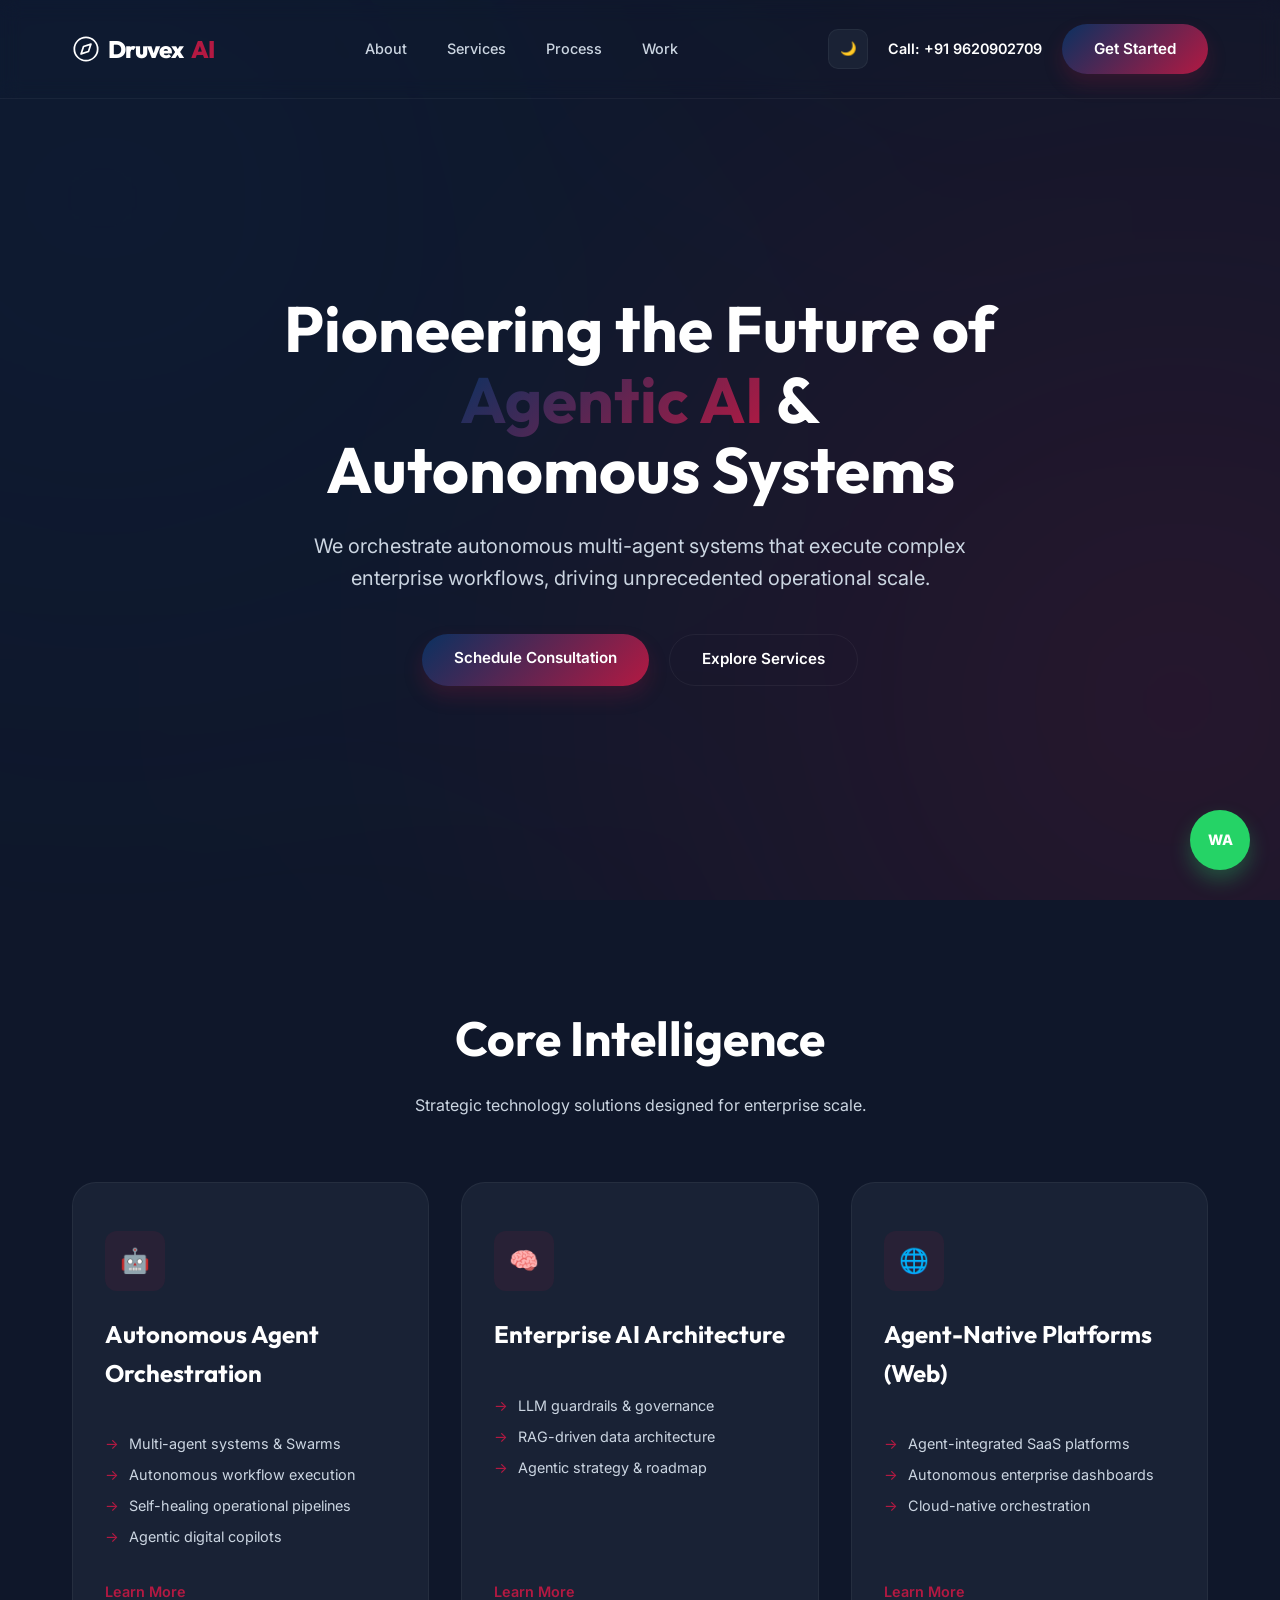
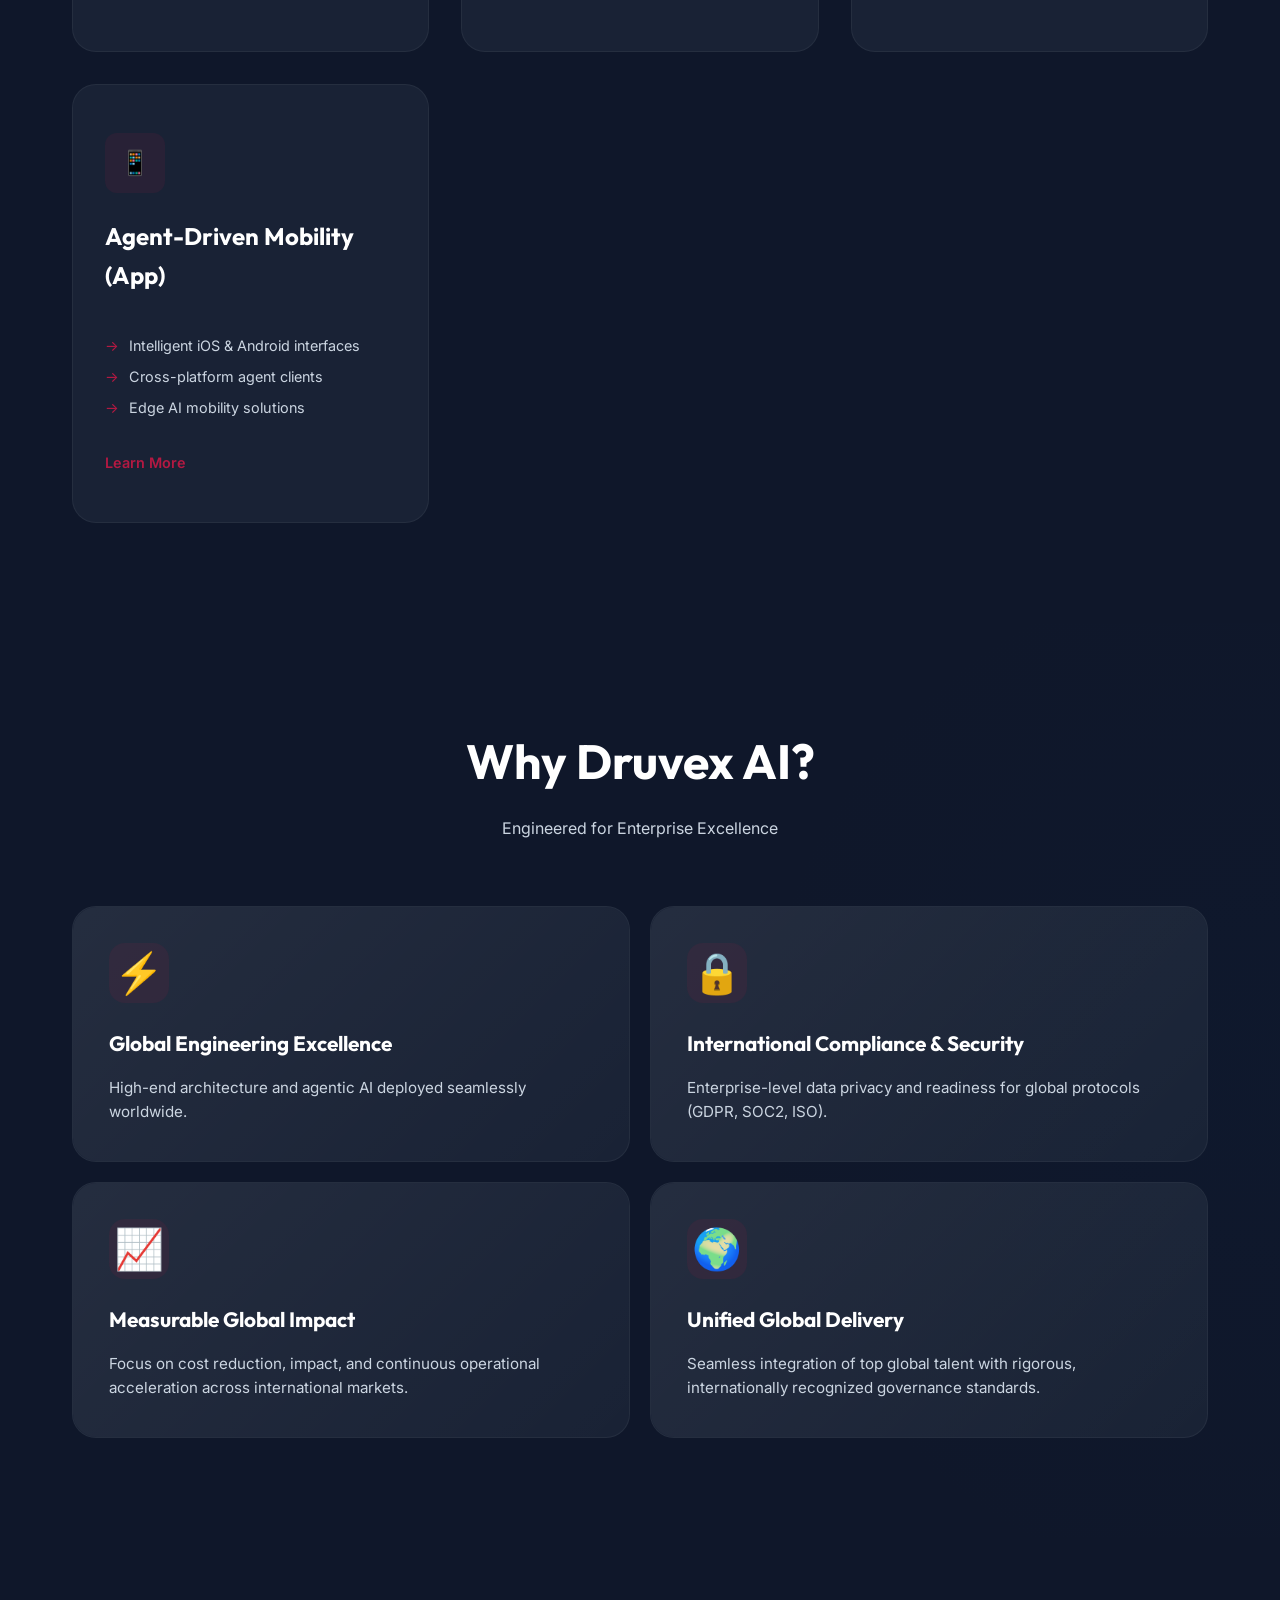
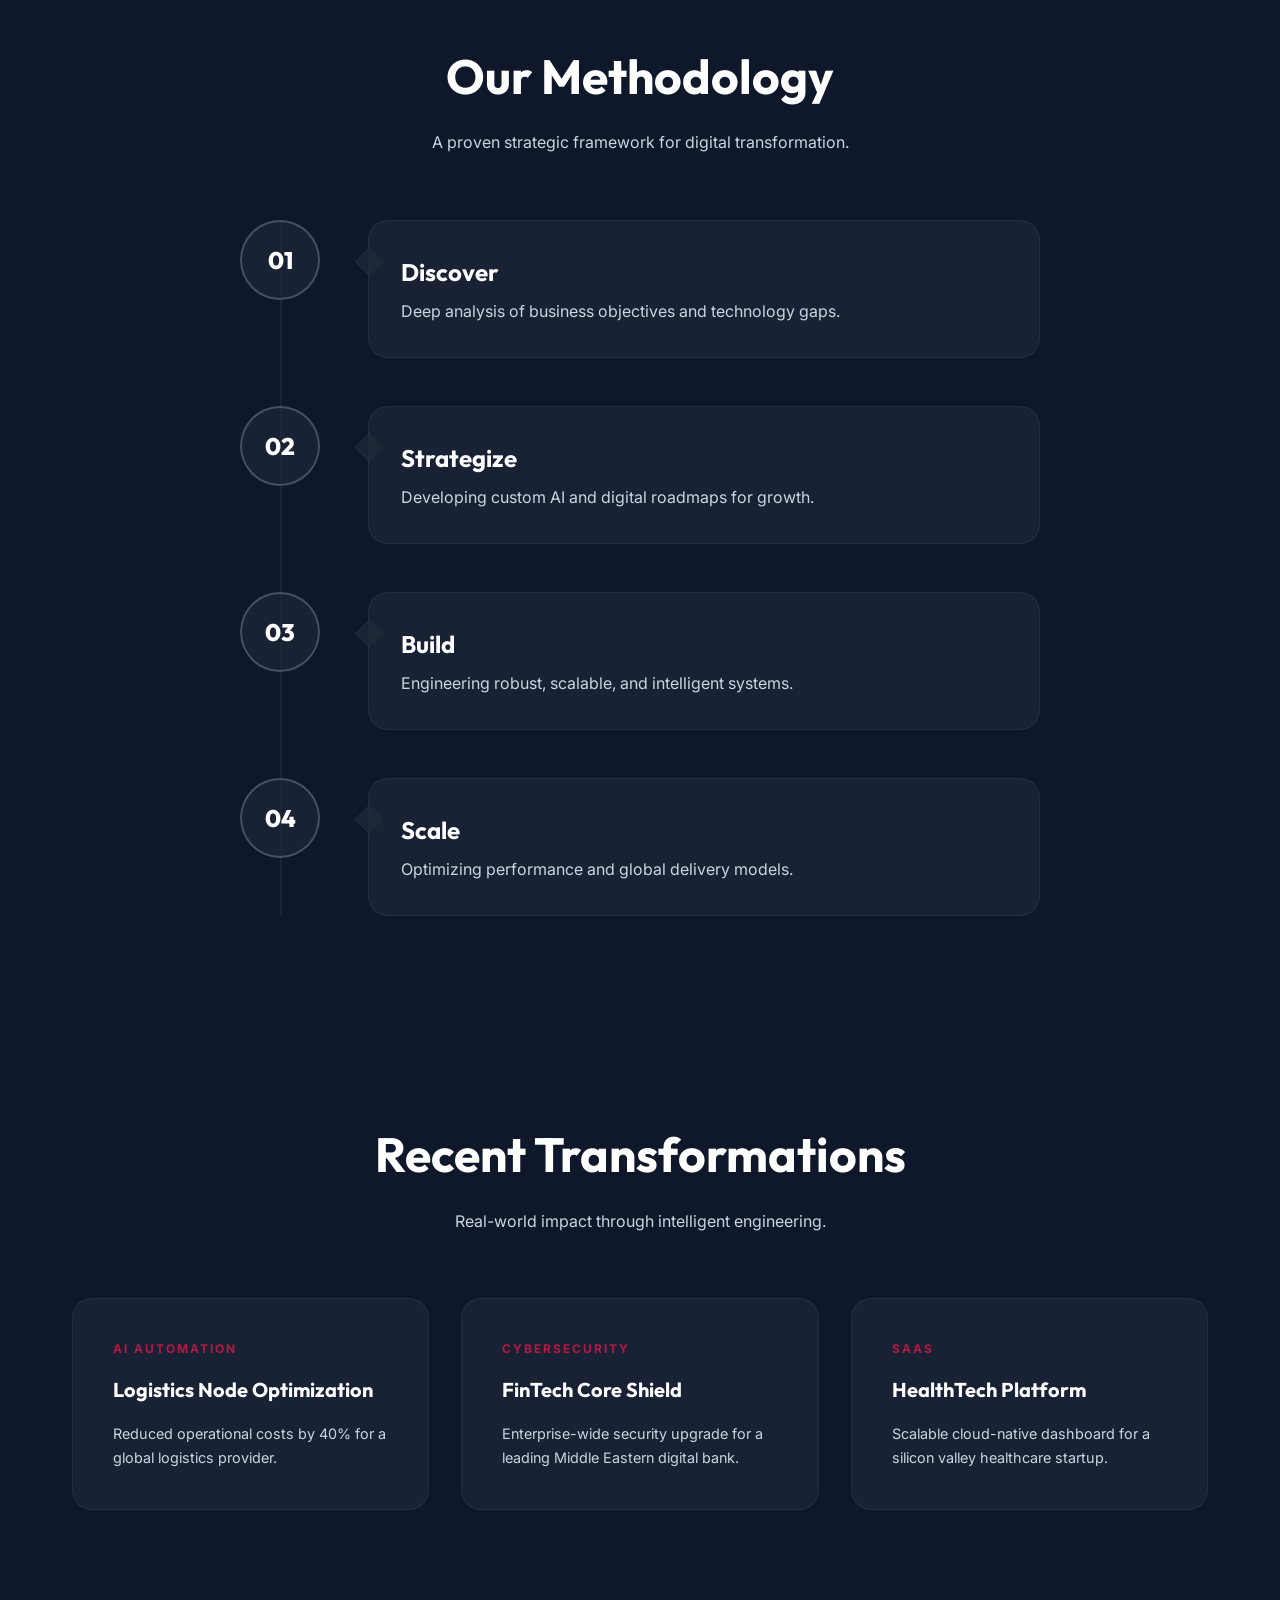
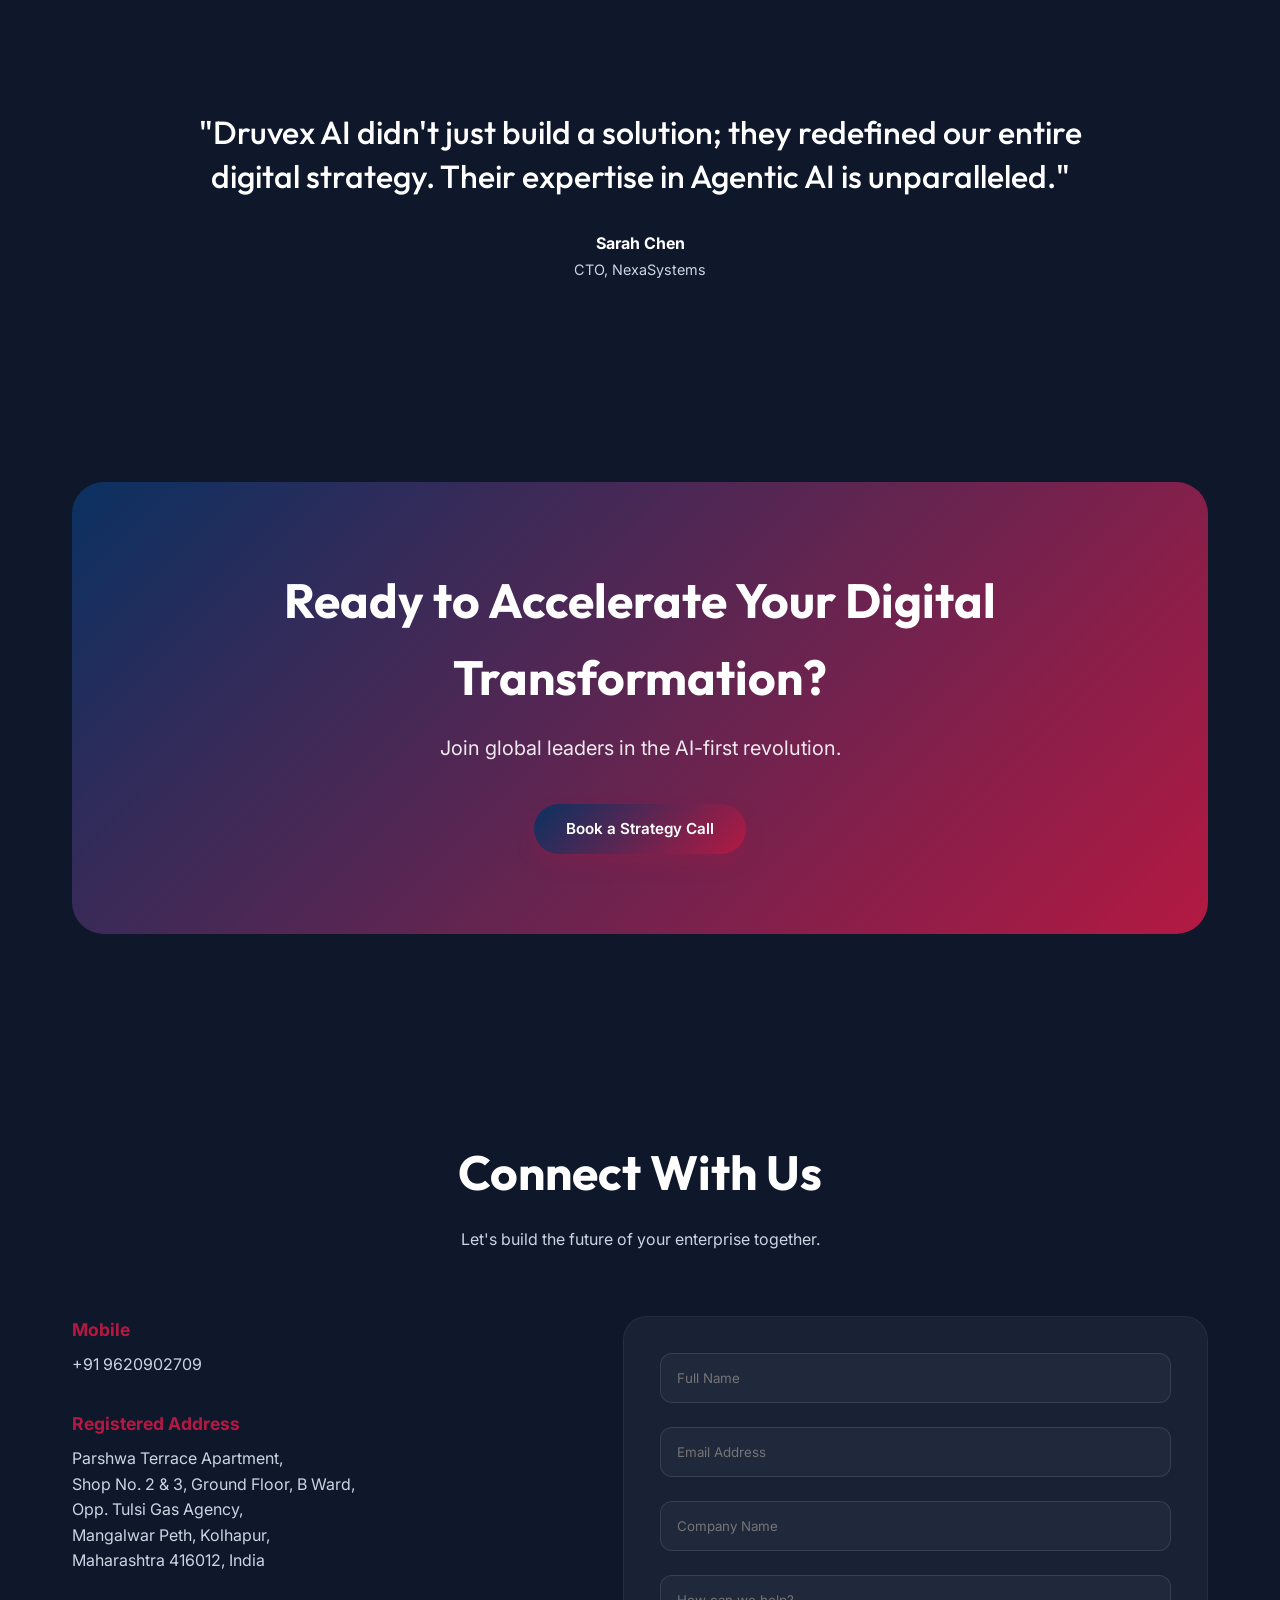
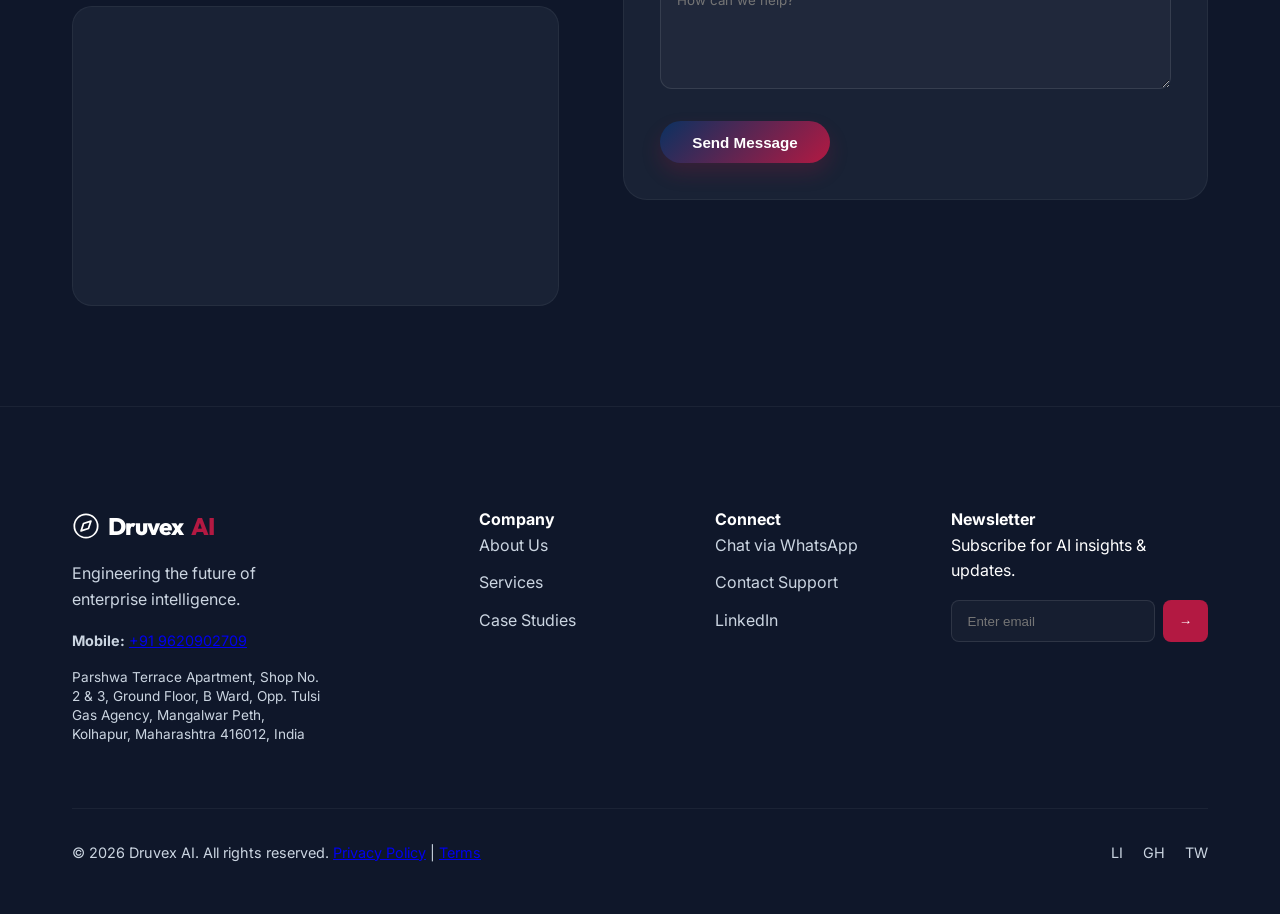
==== commit 09e29074: "Add files via upload" ====
--- a/index.html
+++ b/index.html
@@ -16,7 +16,7 @@
         rel="stylesheet">
 
     <!-- CSS -->
-    <link rel="stylesheet" href="style.css">
+    <link rel="stylesheet" href="style.css?v=1.0.6">
 </head>
 
 <body class="dark-theme">
@@ -30,7 +30,7 @@
                 Druvex<span>AI</span>
             </div>
             <ul class="nav-links">
-                <li><a href="#about">About</a></li>
+                <li><a href="about.html">About</a></li>
                 <li><a href="#services">Services</a></li>
                 <li><a href="#process">Process</a></li>
                 <li><a href="#portfolio">Work</a></li>
@@ -53,9 +53,8 @@
                 <div class="neural-lines"></div>
             </div>
             <div class="container hero-content">
-                <h1 class="reveal">Engineering <span>Intelligent</span> Digital Systems for the Future</h1>
-                <p class="reveal-delay">We empower enterprises with AI, automation, and secure digital platforms to
-                    scale globally.</p>
+                <h1 class="reveal">Pioneering the Future of <span>Agentic AI</span> & Autonomous Systems</h1>
+                <p class="reveal-delay">We orchestrate autonomous multi-agent systems that execute complex enterprise workflows, driving unprecedented operational scale.</p>
                 <div class="hero-actions reveal-delay-long">
                     <a href="#contact" class="btn btn-primary">Schedule Consultation</a>
                     <a href="#services" class="btn btn-outline">Explore Services</a>
@@ -63,83 +62,6 @@
             </div>
         </section>
 
-        <!-- About Us -->
-        <section id="about" class="about">
-            <div class="container">
-                <div class="section-header reveal">
-                    <h2>Built for the AI-First Era</h2>
-                    <p>We help organizations modernize operations using AI strategy, automation frameworks, secure
-                        cloud-native systems, and growth-driven digital solutions.</p>
-                </div>
-                <div class="ai-era-layout">
-                    <div class="era-visual reveal">
-                        <div class="orbit-container">
-                            <div class="orbit-center">AI</div>
-                            <div class="orbit orbit-1">
-                                <div class="orbit-node"></div>
-                            </div>
-                            <div class="orbit orbit-2">
-                                <div class="orbit-node"></div>
-                            </div>
-                            <div class="orbit orbit-3">
-                                <div class="orbit-node"></div>
-                            </div>
-                        </div>
-                    </div>
-                    <div class="era-features">
-                        <div class="era-feature-card reveal-delay">
-                            <div class="feature-number">01</div>
-                            <div class="feature-text">
-                                <h3>AI-Driven Transformation</h3>
-                                <p>Modernizing core operations through frontier AI intelligence.</p>
-                            </div>
-                        </div>
-                        <div class="era-feature-card reveal-delay">
-                            <div class="feature-number">02</div>
-                            <div class="feature-text">
-                                <h3>Enterprise-Grade Security</h3>
-                                <p>Robust protection frameworks for high-stakes digital ecosystems.</p>
-                            </div>
-                        </div>
-                        <div class="era-feature-card reveal-delay">
-                            <div class="feature-number">03</div>
-                            <div class="feature-text">
-                                <h3>Global Delivery Model</h3>
-                                <p>Seamless execution across US, Europe, and Middle East markets.</p>
-                            </div>
-                        </div>
-                        <div class="era-feature-card reveal-delay">
-                            <div class="feature-number">04</div>
-                            <div class="feature-text">
-                                <h3>Scalable Frameworks</h3>
-                                <p>Engineering robust systems designed for exponential growth.</p>
-                            </div>
-                        </div>
-                    </div>
-                </div>
-
-                <!-- CEO Section -->
-                <div class="ceo-section reveal">
-                    <div class="ceo-image">
-                        <div class="ceo-image-placeholder">NM</div>
-                    </div>
-                    <div class="ceo-content">
-                        <h3>Nikhil Mumbarkar</h3>
-                        <span class="ceo-title">CEO & Founder</span>
-                        <p class="ceo-bio">
-                            Founded and led by Global CEO Nikhil Mumbarkar, our organization is driven by a bold vision
-                            to deliver enterprise-scale technology solutions with precision and purpose. With over 22
-                            years of global leadership experience across BFSI, Public Sector, Healthcare, Mobility, and
-                            AI/Analytics, Nikhil brings deep expertise in P&L management, global delivery operations,
-                            and strategic transformation. His leadership philosophy centers on governance excellence,
-                            innovation-led growth, and building high-performance teams that consistently deliver
-                            measurable business impact across international markets.
-                        </p>
-                    </div>
-                </div>
-            </div>
-        </section>
-
         <!-- Services Section -->
         <section id="services" class="services">
             <div class="container">
@@ -147,69 +69,47 @@
                     <h2>Core Intelligence</h2>
                     <p>Strategic technology solutions designed for enterprise scale.</p>
                 </div>
-                <div class="services-grid">
+                                <div class="services-grid">
                     <div class="service-card reveal">
-                        <div class="service-icon">AI</div>
-                        <h3>AI Consulting</h3>
+                        <div class="service-icon">🤖</div>
+                        <h3>Autonomous Agent Orchestration</h3>
                         <ul class="service-list">
-                            <li>AI strategy & roadmap</li>
-                            <li>Data architecture</li>
-                            <li>Enterprise AI transformation</li>
+                            <li>Multi-agent systems & Swarms</li>
+                            <li>Autonomous workflow execution</li>
+                            <li>Self-healing operational pipelines</li>
+                            <li>Agentic digital copilots</li>
                         </ul>
-                        <a href="#contact" class="btn-text">Learn More →</a>
+                        <a href="#contact" class="btn-text">Learn More  </a>
                     </div>
                     <div class="service-card reveal">
-                        <div class="service-icon">AG</div>
-                        <h3>Agentic AI Automation</h3>
+                        <div class="service-icon">🧠</div>
+                        <h3>Enterprise AI Architecture</h3>
                         <ul class="service-list">
-                            <li>Multi-agent systems</li>
-                            <li>Workflow automation</li>
-                            <li>Autonomous business operations</li>
-                            <li>AI copilots & digital agents</li>
+                            <li>LLM guardrails & governance</li>
+                            <li>RAG-driven data architecture</li>
+                            <li>Agentic strategy & roadmap</li>
                         </ul>
-                        <a href="#contact" class="btn-text">Learn More →</a>
+                        <a href="#contact" class="btn-text">Learn More  </a>
                     </div>
                     <div class="service-card reveal">
-                        <div class="service-icon">WD</div>
-                        <h3>Web Development</h3>
+                        <div class="service-icon">🌐</div>
+                        <h3>Agent-Native Platforms (Web)</h3>
                         <ul class="service-list">
-                            <li>SaaS platforms</li>
-                            <li>Enterprise dashboards</li>
-                            <li>Cloud-native applications</li>
+                            <li>Agent-integrated SaaS platforms</li>
+                            <li>Autonomous enterprise dashboards</li>
+                            <li>Cloud-native orchestration</li>
                         </ul>
-                        <a href="#contact" class="btn-text">Learn More →</a>
+                        <a href="#contact" class="btn-text">Learn More  </a>
                     </div>
                     <div class="service-card reveal">
-                        <div class="service-icon">MD</div>
-                        <h3>Mobile Development</h3>
+                        <div class="service-icon">📱</div>
+                        <h3>Agent-Driven Mobility (App)</h3>
                         <ul class="service-list">
-                            <li>iOS & Android apps</li>
-                            <li>Cross-platform solutions</li>
-                            <li>Performance-optimized UX</li>
+                            <li>Intelligent iOS & Android interfaces</li>
+                            <li>Cross-platform agent clients</li>
+                            <li>Edge AI mobility solutions</li>
                         </ul>
-                        <a href="#contact" class="btn-text">Learn More →</a>
-                    </div>
-                    <div class="service-card reveal">
-                        <div class="service-icon">CS</div>
-                        <h3>Cybersecurity</h3>
-                        <ul class="service-list">
-                            <li>Security audits</li>
-                            <li>Threat intelligence</li>
-                            <li>Compliance frameworks</li>
-                            <li>Secure architecture design</li>
-                        </ul>
-                        <a href="#contact" class="btn-text">Learn More →</a>
-                    </div>
-                    <div class="service-card reveal">
-                        <div class="service-icon">DM</div>
-                        <h3>Digital Marketing</h3>
-                        <ul class="service-list">
-                            <li>Performance marketing</li>
-                            <li>Growth strategy</li>
-                            <li>SEO & analytics</li>
-                            <li>AI-driven marketing automation</li>
-                        </ul>
-                        <a href="#contact" class="btn-text">Learn More →</a>
+                        <a href="#contact" class="btn-text">Learn More  </a>
                     </div>
                 </div>
             </div>
@@ -430,7 +330,7 @@
                 <div class="footer-links">
                     <h4>Company</h4>
                     <ul>
-                        <li><a href="#about">About Us</a></li>
+                        <li><a href="about.html">About Us</a></li>
                         <li><a href="#services">Services</a></li>
                         <li><a href="#portfolio">Case Studies</a></li>
                     </ul>
@@ -469,7 +369,22 @@
         <div class="whatsapp-icon">WA</div>
     </a>
 
-    <script src="main.js"></script>
+    <script src="main.js?v=1.0.6"></script>
+    <!-- Cookie Consent Banner -->
+    <div id="cookie-banner" class="cookie-banner hidden">
+        <div class="cookie-content">
+            <div class="cookie-icon">🍪</div>
+            <div class="cookie-text">
+                <h4>We value your privacy</h4>
+                <p>We use cookies to enhance your browsing experience, serve personalized content, and analyze our traffic. By clicking "Accept All", you consent to our use of cookies.</p>
+            </div>
+        </div>
+        <div class="cookie-actions">
+            <button id="cookie-decline" class="btn btn-outline btn-sm">Decline</button>
+            <button id="cookie-accept" class="btn btn-primary btn-sm">Accept All</button>
+        </div>
+    </div>
+
 </body>
 
 </html>
--- a/style.css
+++ b/style.css
@@ -92,7 +92,7 @@
 .nav-contact {
     display: flex;
     align-items: center;
-    gap: 1.5rem;
+    gap: 1.25rem;
 }
 
 .btn-tel {
@@ -262,7 +262,7 @@
 
 .hero-actions {
     display: flex;
-    gap: 1.5rem;
+    gap: 1.25rem;
     justify-content: center;
 }
 
@@ -356,7 +356,7 @@
 .bento-grid {
     display: grid;
     grid-template-columns: repeat(2, 1fr);
-    grid-gap: 2rem;
+    grid-gap: 1.25rem;
     margin-top: 3rem;
 }
 
@@ -364,7 +364,7 @@
     background: var(--bg-card);
     border: 1px solid var(--border-color);
     border-radius: 24px;
-    padding: 3rem;
+    padding: 2.25rem;
     display: flex;
     flex-direction: column;
     justify-content: flex-start;
@@ -572,7 +572,7 @@
     }
     
     .timeline-step {
-        gap: 1.5rem;
+        gap: 1.25rem;
     }
     
     .timeline-node {
@@ -721,7 +721,7 @@
 /* Contact Form */
 .contact-form {
     background: var(--bg-card);
-    padding: 3rem;
+    padding: 2.25rem;
     border-radius: 24px;
     border: 1px solid var(--border-color);
 }
@@ -894,7 +894,7 @@
 
 .socials {
     display: flex;
-    gap: 1.5rem;
+    gap: 1.25rem;
 }
 
 .socials a {
@@ -1108,14 +1108,14 @@
 .era-features {
     display: flex;
     flex-direction: column;
-    gap: 1.5rem;
+    gap: 1.25rem;
 }
 
 .era-feature-card {
     display: flex;
-    gap: 1.5rem;
+    gap: 1.25rem;
     background: var(--bg-card);
-    padding: 1.5rem;
+    padding: 1.15rem;
     border-radius: 20px;
     border: 1px solid var(--border-color);
     transition: var(--transition);
@@ -1145,4 +1145,504 @@
 .feature-text p {
     font-size: 0.9rem;
     color: var(--text-muted);
-}+}
+
+
+
+/* ==========================================================================
+   About Page Ultra-Modern Bento Grid Styles
+   ========================================================================== */
+
+.about-hero {
+    padding: 6rem 0 3rem 0;
+    text-align: center;
+    position: relative;
+    overflow: hidden;
+}
+
+.about-hero::before {
+    content: '';
+    position: absolute;
+    top: -50%;
+    left: 50%;
+    transform: translateX(-50%);
+    width: 600px;
+    height: 600px;
+    background: radial-gradient(circle, rgba(10, 49, 97, 0.15) 0%, rgba(179, 25, 66, 0.05) 50%, transparent 100%);
+    z-index: -1;
+    pointer-events: none;
+}
+
+.about-hero-content {
+    max-width: 800px;
+    margin: 0 auto;
+}
+
+.about-hero h1 {
+    font-size: clamp(2.5rem, 6vw, 4.5rem);
+    margin-bottom: 1.5rem;
+}
+
+.about-hero .subtitle {
+    font-size: clamp(1.1rem, 2vw, 1.3rem);
+    color: var(--text-muted);
+    line-height: 1.8;
+}
+
+/* Bento Grid Section */
+.about-bento-section {
+    padding: 2rem 0 8rem 0;
+}
+
+.about-bento-grid {
+    display: grid;
+    grid-template-columns: repeat(3, 1fr);
+    grid-gap: 1.25rem;
+    grid-template-areas:
+        "mission vision orbit"
+        "stats stats orbit"
+;
+}
+
+.about-bento-card {
+    background: var(--bg-card);
+    border: 1px solid var(--border-color);
+    border-radius: 24px;
+    padding: 2.25rem;
+    transition: var(--transition);
+    position: relative;
+    overflow: hidden;
+    backdrop-filter: blur(12px);
+    display: flex;
+    flex-direction: column;
+}
+
+.about-bento-card:hover {
+    transform: translateY(-6px);
+    border-color: rgba(179, 25, 66, 0.3);
+    box-shadow: 0 20px 40px rgba(0, 0, 0, 0.2);
+}
+
+.card-glow {
+    position: absolute;
+    top: 0;
+    left: 0;
+    width: 100%;
+    height: 100%;
+    background: radial-gradient(circle at top left, rgba(179, 25, 66, 0.08) 0%, transparent 60%);
+    pointer-events: none;
+    transition: background 0.3s ease;
+}
+
+.about-bento-card:hover .card-glow {
+    background: radial-gradient(circle at top left, rgba(179, 25, 66, 0.15) 0%, transparent 60%);
+}
+
+.card-header-icon {
+    width: 56px;
+    height: 56px;
+    background: var(--bg-input);
+    border-radius: 14px;
+    display: flex;
+    align-items: center;
+    justify-content: center;
+    margin-bottom: 1.75rem;
+    border: 1px solid var(--border-color);
+}
+
+.card-icon {
+    font-size: 1.75rem;
+}
+
+.about-bento-card h3 {
+    font-family: var(--font-outfit);
+    font-size: 1.85rem;
+    font-weight: 700;
+    margin-bottom: 1rem;
+    color: var(--text-main);
+}
+
+.about-bento-card p {
+    color: var(--text-muted);
+    font-size: 1.05rem;
+    line-height: 1.75;
+}
+
+/* Area Mappings */
+.card-mission {
+    grid-area: mission;
+}
+
+.card-vision {
+    grid-area: vision;
+}
+
+.card-orbit {
+    grid-area: orbit;
+    display: flex;
+    flex-direction: column;
+    justify-content: space-between;
+}
+
+.card-stats {
+    grid-area: stats;
+    display: flex;
+    flex-direction: column;
+    justify-content: space-between;
+}
+
+.card-leader {
+    grid-area: leader;
+}
+
+/* Orbit Visual Component */
+.orbit-visual-container {
+    position: relative;
+    height: 240px;
+    display: flex;
+    align-items: center;
+    justify-content: center;
+    margin: 1.25rem 0;
+}
+
+.visual-orbit-core {
+    width: 64px;
+    height: 64px;
+    background: var(--gradient-primary);
+    border-radius: 50%;
+    display: flex;
+    align-items: center;
+    justify-content: center;
+    color: white;
+    font-weight: 800;
+    font-size: 1.15rem;
+    box-shadow: 0 0 24px rgba(179, 25, 66, 0.45);
+    z-index: 10;
+    font-family: var(--font-outfit);
+}
+
+.visual-orbit-ring {
+    position: absolute;
+    top: 50%;
+    left: 50%;
+    border: 1px dashed var(--border-dashed);
+    border-radius: 50%;
+    transform-origin: center center;
+}
+
+.ring-1 {
+    width: 120px;
+    height: 120px;
+    margin-top: -60px;
+    margin-left: -60px;
+    animation: rotateRing 12s linear infinite;
+}
+
+.ring-2 {
+    width: 180px;
+    height: 180px;
+    margin-top: -90px;
+    margin-left: -90px;
+    animation: rotateRing 18s linear infinite reverse;
+}
+
+.ring-3 {
+    width: 240px;
+    height: 240px;
+    margin-top: -120px;
+    margin-left: -120px;
+    animation: rotateRing 24s linear infinite;
+}
+
+.visual-orbit-node {
+    position: absolute;
+    width: 30px;
+    height: 30px;
+    background: var(--bg-card-hover);
+    border: 1px solid var(--border-color);
+    border-radius: 50%;
+    display: flex;
+    align-items: center;
+    justify-content: center;
+    font-size: 0.75rem;
+    font-weight: 700;
+    color: var(--text-muted);
+    font-family: var(--font-outfit);
+    box-shadow: 0 4px 10px rgba(0, 0, 0, 0.15);
+}
+
+.node-us {
+    top: 0;
+    left: 50%;
+    transform: translate(-50%, -50%);
+    border-color: var(--primary);
+}
+
+.node-eu {
+    bottom: 50%;
+    left: 0;
+    transform: translate(-50%, 50%);
+    border-color: var(--secondary);
+}
+
+.node-me {
+    bottom: 0;
+    left: 50%;
+    transform: translate(-50%, 50%);
+    border-color: var(--primary);
+}
+
+@keyframes rotateRing {
+    100% {
+        transform: rotate(360deg);
+    }
+}
+
+.orbit-desc {
+    font-size: 0.95rem !important;
+    border-top: 1px solid var(--border-color);
+    padding-top: 1.25rem;
+    margin-top: auto;
+}
+
+/* Stats Component */
+.stats-grid {
+    display: grid;
+    grid-template-columns: repeat(4, 1fr);
+    gap: 1.25rem;
+    margin: 1.25rem 0;
+}
+
+.stat-item {
+    background: var(--bg-input);
+    border: 1px solid var(--border-color);
+    border-radius: 18px;
+    padding: 1.15rem;
+    text-align: center;
+    transition: var(--transition);
+}
+
+.stat-item:hover {
+    border-color: rgba(10, 49, 97, 0.4);
+    background: rgba(255, 255, 255, 0.02);
+    transform: translateY(-3px);
+}
+
+.stat-number {
+    font-family: var(--font-outfit);
+    font-size: 2.25rem;
+    font-weight: 800;
+    background: var(--gradient-primary);
+    -webkit-background-clip: text;
+    background-clip: text;
+    -webkit-text-fill-color: transparent;
+    margin-bottom: 0.25rem;
+}
+
+.stat-label {
+    font-size: 0.85rem;
+    color: var(--text-muted);
+    font-weight: 500;
+}
+
+.stats-desc {
+    font-size: 0.95rem !important;
+    border-top: 1px solid var(--border-color);
+    padding-top: 1.25rem;
+    margin-top: auto;
+}
+
+/* Leader Profile Component */
+.leader-layout {
+    display: grid;
+    grid-template-columns: 220px 1fr;
+    gap: 3.5rem;
+    align-items: center;
+}
+
+.leader-image-area {
+    display: flex;
+    justify-content: center;
+}
+
+.leader-avatar {
+    width: 180px;
+    height: 180px;
+    background: var(--gradient-primary);
+    border-radius: 28px;
+    display: flex;
+    align-items: center;
+    justify-content: center;
+    font-size: 2.5rem;
+    font-weight: 800;
+    color: white;
+    box-shadow: 0 15px 30px rgba(179, 25, 66, 0.25);
+    font-family: var(--font-outfit);
+}
+
+.leader-header h3 {
+    font-size: 2.1rem;
+    margin-bottom: 0.25rem;
+}
+
+.leader-title {
+    color: var(--primary);
+    font-weight: 600;
+    font-size: 1.15rem;
+    display: block;
+    margin-bottom: 1.25rem;
+}
+
+.leader-bio {
+    font-size: 1.1rem;
+    color: var(--text-muted);
+    line-height: 1.8;
+}
+
+/* Navigation Active Support */
+.nav-links a.active {
+    color: var(--primary);
+    font-weight: 600;
+}
+
+/* Responsive Media Queries for Bento Layout */
+@media (max-width: 1100px) {
+    .about-bento-grid {
+        grid-template-columns: repeat(2, 1fr);
+        grid-template-areas:
+            "mission vision"
+            "orbit orbit"
+            "stats stats"
+;
+    }
+
+    .orbit-visual-container {
+        height: 200px;
+    }
+}
+
+@media (max-width: 900px) {
+    .leader-layout {
+        grid-template-columns: 1fr;
+        gap: 2rem;
+        text-align: center;
+    }
+
+    .leader-image-area {
+        margin-bottom: 1rem;
+    }
+    
+    .stats-grid {
+        grid-template-columns: repeat(2, 1fr);
+        gap: 1.25rem;
+    }
+}
+
+@media (max-width: 600px) {
+    .about-bento-grid {
+        grid-template-columns: 1fr;
+        grid-template-areas:
+            "mission"
+            "vision"
+            "orbit"
+            "stats"
+;
+        grid-gap: 1.25rem;
+    }
+    
+    .about-bento-card {
+        padding: 2.25rem 2rem;
+    }
+
+    .stats-grid {
+        grid-template-columns: 1fr;
+        gap: 1rem;
+    }
+    
+    .about-hero {
+        padding: 4rem 0 1.5rem 0;
+    }
+}
+
+
+/* ==========================================================================
+   GDPR Cookie Consent Banner Styles
+   ========================================================================== */
+
+.cookie-banner {
+    position: fixed;
+    bottom: 30px;
+    left: 30px;
+    max-width: 420px;
+    background: var(--bg-card);
+    border: 1px solid var(--border-color);
+    border-radius: 20px;
+    padding: 1.75rem;
+    box-shadow: 0 15px 35px rgba(0, 0, 0, 0.35);
+    z-index: 9999;
+    backdrop-filter: blur(16px);
+    display: flex;
+    flex-direction: column;
+    gap: 1.25rem;
+    transition: opacity 0.5s cubic-bezier(0.23, 1, 0.32, 1), transform 0.5s cubic-bezier(0.23, 1, 0.32, 1);
+    transform: translateY(0);
+    opacity: 1;
+}
+
+.cookie-banner.hidden {
+    opacity: 0;
+    transform: translateY(20px);
+    pointer-events: none;
+}
+
+.cookie-content {
+    display: flex;
+    gap: 1.25rem;
+    align-items: flex-start;
+}
+
+.cookie-icon {
+    font-size: 2rem;
+    line-height: 1;
+    margin-top: 0.15rem;
+}
+
+.cookie-text h4 {
+    font-family: var(--font-outfit);
+    font-size: 1.15rem;
+    font-weight: 600;
+    margin-bottom: 0.35rem;
+    color: var(--text-main);
+}
+
+.cookie-text p {
+    font-size: 0.88rem;
+    color: var(--text-muted);
+    line-height: 1.6;
+}
+
+.cookie-actions {
+    display: flex;
+    justify-content: flex-end;
+    gap: 0.75rem;
+}
+
+.btn-sm {
+    padding: 0.5rem 1.25rem !important;
+    font-size: 0.85rem !important;
+    border-radius: 10px !important;
+}
+
+@media (max-width: 576px) {
+    .cookie-banner {
+        left: 20px;
+        right: 20px;
+        bottom: 20px;
+        max-width: calc(100% - 40px);
+        padding: 1.25rem;
+    }
+    
+    .cookie-icon {
+        font-size: 1.75rem;
+    }
+}
